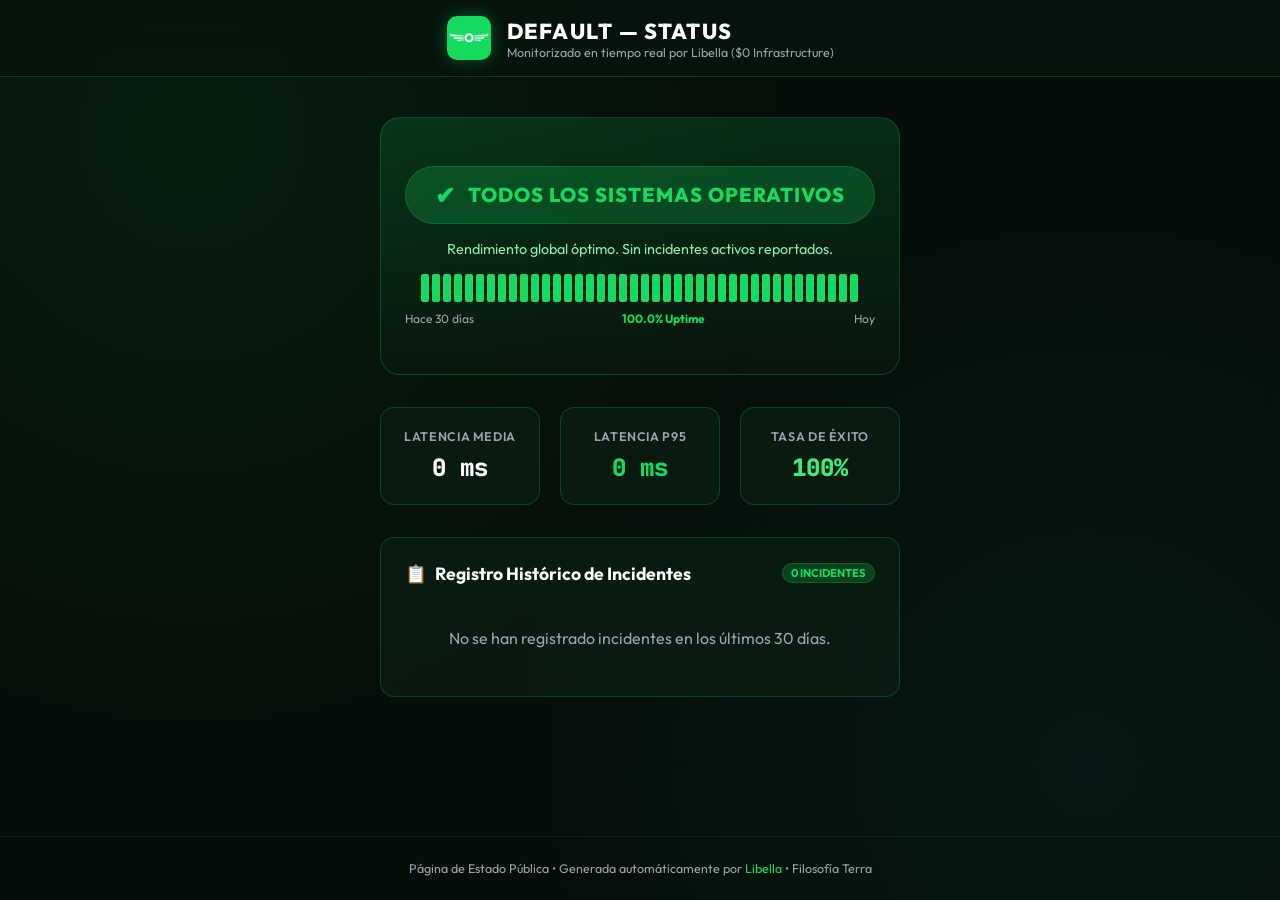
==== status.html @ 2a16f438 "feat: initial commit of libella public repo with web console, status page, and master docs" ====
<!DOCTYPE html>
<html lang="es">
<head>
  <meta charset="UTF-8">
  <meta name="viewport" content="width=device-width, initial-scale=1.0">
  <title>System Status | Powered by Libella</title>
  <link rel="icon" type="image/png" href="assets/logo_libella.png">
  <link rel="preconnect" href="https://fonts.googleapis.com">
  <link rel="preconnect" href="https://fonts.gstatic.com" crossorigin>
  <link href="https://fonts.googleapis.com/css2?family=JetBrains+Mono:wght@400;600;800&family=Outfit:wght@400;500;600;700;800;900&display=swap" rel="stylesheet">
  <link rel="stylesheet" href="styles.css">
  <style>
    .status-container {
      max-width: 860px;
      margin: 2.5rem auto;
      padding: 0 1.5rem;
    }
    .incident-card {
      background: var(--bg-surface);
      border: 1px solid var(--primary-border);
      border-radius: var(--radius-sm);
      padding: 1rem 1.2rem;
      margin-bottom: 0.8rem;
    }
  </style>
</head>
<body>

  <header class="topbar" style="justify-content:center;">
    <div class="brand">
      <img src="assets/logo_libella.png" alt="Libella Logo" class="logo">
      <div class="brand-text">
        <h1 id="statusTitle">PANOPTICON SYSTEM STATUS</h1>
        <p>Monitorizado en tiempo real por Libella ($0 Infrastructure)</p>
      </div>
    </div>
  </header>

  <div class="status-container">
    <div class="status-hero" id="statusHero">
      <div class="status-badge-giant" id="statusBadge" style="background:rgba(20,219,96,0.2); color:var(--primary); border:1px solid var(--primary-border);">
        <span style="font-size:1.5rem;">✔</span> TODOS LOS SISTEMAS OPERATIVOS
      </div>
      <p style="color:var(--text-muted); font-size:0.9rem;" id="statusSubtitle">
        Rendimiento global óptimo. Sin incidentes activos reportados.
      </p>

      <div class="uptime-bar" id="uptimeBar"></div>
      <div style="display:flex; justify-content:space-between; font-size:0.75rem; color:var(--text-gray); margin-top:0.6rem;">
        <span>Hace 30 días</span>
        <span id="uptimePercentText" style="color:var(--primary); font-weight:700;">100.0% Uptime</span>
        <span>Hoy</span>
      </div>
    </div>

    <!-- METRICS SNAPSHOT -->
    <div class="grid-cards" style="grid-template-columns:repeat(3, 1fr); margin-bottom:2rem;">
      <div class="card" style="text-align:center;">
        <div class="card-label" style="justify-content:center;">Latencia Media</div>
        <div class="card-value" id="snapAvgLatency" style="font-size:1.5rem;">0 ms</div>
      </div>
      <div class="card" style="text-align:center;">
        <div class="card-label" style="justify-content:center;">Latencia p95</div>
        <div class="card-value" id="snapP95Latency" style="font-size:1.5rem; color:var(--primary);">0 ms</div>
      </div>
      <div class="card" style="text-align:center;">
        <div class="card-label" style="justify-content:center;">Tasa de Éxito</div>
        <div class="card-value" id="snapSuccessRate" style="font-size:1.5rem; color:#38ef7d;">100%</div>
      </div>
    </div>

    <!-- INCIDENTS -->
    <div class="panel">
      <div class="panel-header">
        <div class="panel-title"><span>📋</span> Registro Histórico de Incidentes</div>
        <span class="badge badge-success" id="incidentsCount">0 incidentes</span>
      </div>
      <div id="incidentsList">
        <div style="color:var(--text-gray); text-align:center; padding:1.5rem;">
          No se han registrado incidentes en los últimos 30 días.
        </div>
      </div>
    </div>
  </div>

  <footer>
    Página de Estado Pública • Generada automáticamente por <a href="index.html">Libella</a> • Filosofía Terra
  </footer>

  <script>
    async function loadStatus() {
      const urlParams = new URLSearchParams(window.location.search);
      const libellaId = urlParams.get('id') || 'default';

      try {
        const res = await fetch(`/api/libellas/${libellaId}/pulse`);
        if (res.ok) {
          const data = await res.json();
          renderStatus(data);
          return;
        }
      } catch {}

      // Fallback display
      renderFallback(libellaId);
    }

    function renderStatus(data) {
      document.getElementById('statusTitle').innerText = (data.name || data.libellaId).toUpperCase() + ' — SYSTEM STATUS';
      const badge = document.getElementById('statusBadge');
      const sub = document.getElementById('statusSubtitle');
      
      if (data.overallStatus === 'operational') {
        badge.innerHTML = '<span>✔</span> TODOS LOS SISTEMAS OPERATIVOS';
        badge.style.background = 'rgba(20,219,96,0.2)';
        badge.style.color = 'var(--primary)';
        sub.innerText = 'Rendimiento global óptimo. Sin anomalías activas.';
      } else if (data.overallStatus === 'degraded') {
        badge.innerHTML = '<span>⚠️</span> RENDIMIENTO DEGRADADO';
        badge.style.background = 'rgba(245,158,11,0.2)';
        badge.style.color = 'var(--warning)';
        sub.innerText = 'Se ha detectado latencia elevada o intermitencias parciales.';
      } else {
        badge.innerHTML = '<span>🚨</span> INTERRUPCIÓN DE SERVICIO';
        badge.style.background = 'rgba(239,68,68,0.2)';
        badge.style.color = 'var(--danger)';
        sub.innerText = 'Se están experimentando problemas críticos de conectividad.';
      }

      document.getElementById('uptimePercentText').innerText = data.uptimePercent30d + '% Uptime';
      document.getElementById('snapAvgLatency').innerText = data.vitalsSnapshot.avgLatencyMs + ' ms';
      document.getElementById('snapP95Latency').innerText = data.vitalsSnapshot.p95LatencyMs + ' ms';
      const successRate = Math.max(0, 100 - data.vitalsSnapshot.errorRatePercent).toFixed(1);
      document.getElementById('snapSuccessRate').innerText = successRate + '%';

      renderUptimeBar(data.uptimePercent30d);
    }

    function renderFallback(libellaId) {
      document.getElementById('statusTitle').innerText = libellaId.toUpperCase() + ' — STATUS';
      renderUptimeBar(100);
    }

    function renderUptimeBar(uptime) {
      const container = document.getElementById('uptimeBar');
      container.innerHTML = '';
      for (let i = 0; i < 40; i++) {
        const div = document.createElement('div');
        div.className = 'uptime-block';
        if (uptime < 99 && i === 38) div.className += ' degraded';
        container.appendChild(div);
      }
    }

    document.addEventListener('DOMContentLoaded', loadStatus);
  </script>
</body>
</html>
---- styles.css ----
:root {
  --primary: #14db60;
  --primary-glow: rgba(20, 219, 96, 0.35);
  --primary-subtle: rgba(20, 219, 96, 0.12);
  --primary-border: rgba(20, 219, 96, 0.22);
  --bg-deep: #050e08;
  --bg-surface: #0a1a10;
  --bg-card: rgba(12, 31, 20, 0.72);
  --bg-card-hover: rgba(17, 45, 29, 0.85);
  --text-main: #f0fdf4;
  --text-muted: #86efac;
  --text-dim: #4ade80;
  --text-gray: #9ca3af;
  --danger: #ef4444;
  --danger-glow: rgba(239, 68, 68, 0.3);
  --warning: #f59e0b;
  --warning-glow: rgba(245, 158, 11, 0.3);
  --info: #06b6d4;
  --radius-sm: 8px;
  --radius-md: 14px;
  --radius-lg: 20px;
  --font-sans: 'Outfit', -apple-system, BlinkMacSystemFont, 'Segoe UI', Roboto, sans-serif;
  --font-mono: 'JetBrains Mono', 'Fira Code', monospace;
  --transition: all 0.22s cubic-bezier(0.16, 1, 0.3, 1);
}

* {
  box-sizing: border-box;
  margin: 0;
  padding: 0;
}

body {
  background-color: var(--bg-deep);
  background-image: 
    radial-gradient(circle at 15% 15%, rgba(20, 219, 96, 0.08) 0%, transparent 45%),
    radial-gradient(circle at 85% 85%, rgba(6, 182, 212, 0.06) 0%, transparent 45%);
  background-attachment: fixed;
  color: var(--text-main);
  font-family: var(--font-sans);
  min-height: 100vh;
  display: flex;
  flex-direction: column;
  overflow-x: hidden;
}

/* TOPBAR HEADER */
header.topbar {
  display: flex;
  align-items: center;
  justify-content: space-between;
  padding: 1rem 2rem;
  background: rgba(8, 20, 13, 0.85);
  backdrop-filter: blur(20px);
  border-bottom: 1px solid var(--primary-border);
  position: sticky;
  top: 0;
  z-index: 100;
}

.brand {
  display: flex;
  align-items: center;
  gap: 1rem;
}

.brand img.logo {
  width: 44px;
  height: 44px;
  border-radius: 10px;
  box-shadow: 0 0 16px var(--primary-glow);
  transition: var(--transition);
}

.brand img.logo:hover {
  transform: rotate(5deg) scale(1.08);
}

.brand-text h1 {
  font-size: 1.35rem;
  font-weight: 800;
  letter-spacing: 0.06em;
  color: #fff;
  display: flex;
  align-items: center;
  gap: 0.5rem;
}

.brand-text h1 span.tag {
  font-size: 0.68rem;
  font-weight: 600;
  text-transform: uppercase;
  padding: 2px 7px;
  border-radius: 6px;
  background: var(--primary-subtle);
  color: var(--primary);
  border: 1px solid var(--primary-border);
}

.brand-text p {
  font-size: 0.78rem;
  color: var(--text-gray);
}

.top-controls {
  display: flex;
  align-items: center;
  gap: 1rem;
}

.watchtower-selector {
  display: flex;
  align-items: center;
  gap: 0.5rem;
  background: var(--bg-surface);
  border: 1px solid var(--primary-border);
  padding: 0.4rem 0.8rem;
  border-radius: var(--radius-sm);
}

.watchtower-selector label {
  font-size: 0.75rem;
  color: var(--text-muted);
  font-weight: 600;
  text-transform: uppercase;
}

select.clean-select {
  background: transparent;
  color: #fff;
  border: none;
  font-family: var(--font-sans);
  font-size: 0.9rem;
  font-weight: 600;
  outline: none;
  cursor: pointer;
}

select.clean-select option {
  background: var(--bg-surface);
  color: #fff;
}

.btn {
  display: inline-flex;
  align-items: center;
  gap: 0.45rem;
  padding: 0.55rem 1.1rem;
  border-radius: var(--radius-sm);
  font-size: 0.85rem;
  font-weight: 600;
  cursor: pointer;
  transition: var(--transition);
  border: 1px solid transparent;
  text-decoration: none;
  font-family: var(--font-sans);
}

.btn-primary {
  background: var(--primary);
  color: #041208;
  box-shadow: 0 0 14px var(--primary-glow);
}

.btn-primary:hover {
  background: #25e86e;
  transform: translateY(-1px);
  box-shadow: 0 0 20px var(--primary-glow);
}

.btn-ghost {
  background: var(--primary-subtle);
  color: var(--primary);
  border-color: var(--primary-border);
}

.btn-ghost:hover {
  background: rgba(20, 219, 96, 0.22);
  color: #fff;
}

.btn-sm {
  padding: 0.35rem 0.75rem;
  font-size: 0.78rem;
}

/* NAVIGATION TABS */
nav.tab-bar {
  display: flex;
  gap: 0.6rem;
  padding: 0.75rem 2rem;
  background: rgba(6, 17, 10, 0.6);
  border-bottom: 1px solid rgba(255, 255, 255, 0.05);
  overflow-x: auto;
}

.tab-btn {
  background: transparent;
  border: 1px solid transparent;
  color: var(--text-gray);
  padding: 0.5rem 1rem;
  border-radius: var(--radius-sm);
  font-size: 0.88rem;
  font-weight: 600;
  cursor: pointer;
  display: flex;
  align-items: center;
  gap: 0.45rem;
  transition: var(--transition);
  white-space: nowrap;
}

.tab-btn:hover {
  color: #fff;
  background: rgba(255, 255, 255, 0.04);
}

.tab-btn.active {
  background: var(--primary-subtle);
  color: var(--primary);
  border-color: var(--primary-border);
  box-shadow: 0 0 12px rgba(20, 219, 96, 0.12);
}

/* MAIN CONTENT */
main.container {
  flex: 1;
  padding: 1.8rem 2rem;
  max-width: 1480px;
  margin: 0 auto;
  width: 100%;
}

.tab-pane {
  display: none;
  animation: fadeIn 0.25s ease forwards;
}

.tab-pane.active {
  display: block;
}

@keyframes fadeIn {
  from { opacity: 0; transform: translateY(6px); }
  to { opacity: 1; transform: translateY(0); }
}

/* CARDS & METRIC GRIDS */
.grid-cards {
  display: grid;
  grid-template-columns: repeat(auto-fit, minmax(230px, 1fr));
  gap: 1.2rem;
  margin-bottom: 1.6rem;
}

.card {
  background: var(--bg-card);
  backdrop-filter: blur(14px);
  border: 1px solid var(--primary-border);
  border-radius: var(--radius-md);
  padding: 1.3rem;
  transition: var(--transition);
  position: relative;
  overflow: hidden;
}

.card:hover {
  background: var(--bg-card-hover);
  border-color: rgba(20, 219, 96, 0.45);
  box-shadow: 0 4px 24px rgba(0, 0, 0, 0.4);
}

.card-label {
  font-size: 0.78rem;
  font-weight: 600;
  text-transform: uppercase;
  letter-spacing: 0.05em;
  color: var(--text-gray);
  margin-bottom: 0.5rem;
  display: flex;
  align-items: center;
  justify-content: space-between;
}

.card-value {
  font-size: 1.85rem;
  font-weight: 800;
  color: #fff;
  font-family: var(--font-mono);
}

.card-subtext {
  font-size: 0.76rem;
  color: var(--text-muted);
  margin-top: 0.35rem;
}

/* CHART PANELS */
.panel {
  background: var(--bg-card);
  backdrop-filter: blur(16px);
  border: 1px solid var(--primary-border);
  border-radius: var(--radius-md);
  padding: 1.5rem;
  margin-bottom: 1.6rem;
}

.panel-header {
  display: flex;
  align-items: center;
  justify-content: space-between;
  margin-bottom: 1.2rem;
  flex-wrap: wrap;
  gap: 0.8rem;
}

.panel-title {
  font-size: 1.1rem;
  font-weight: 700;
  color: #fff;
  display: flex;
  align-items: center;
  gap: 0.5rem;
}

.chart-container {
  width: 100%;
  height: 240px;
  position: relative;
}

canvas.chart-canvas {
  width: 100%;
  height: 100%;
}

/* LOGS TABLE & STREAM */
.logs-toolbar {
  display: flex;
  gap: 0.8rem;
  margin-bottom: 1rem;
  flex-wrap: wrap;
}

input.search-input {
  background: var(--bg-surface);
  border: 1px solid var(--primary-border);
  color: #fff;
  padding: 0.5rem 0.9rem;
  border-radius: var(--radius-sm);
  font-family: var(--font-sans);
  font-size: 0.85rem;
  min-width: 260px;
  flex: 1;
}

input.search-input:focus {
  outline: none;
  border-color: var(--primary);
  box-shadow: 0 0 10px var(--primary-glow);
}

.logs-stream {
  background: #030805;
  border: 1px solid var(--primary-border);
  border-radius: var(--radius-sm);
  padding: 0.8rem;
  font-family: var(--font-mono);
  font-size: 0.82rem;
  max-height: 480px;
  overflow-y: auto;
}

.log-row {
  display: flex;
  gap: 0.8rem;
  padding: 0.35rem 0.5rem;
  border-radius: 4px;
  transition: background 0.15s ease;
  line-height: 1.4;
}

.log-row:hover {
  background: rgba(255, 255, 255, 0.05);
}

.log-time {
  color: var(--text-gray);
  min-width: 80px;
}

.log-level {
  font-weight: 700;
  min-width: 60px;
}

.log-level.debug { color: #94a3b8; }
.log-level.info { color: #38bdf8; }
.log-level.warn { color: #fbbf24; }
.log-level.error { color: #f87171; }
.log-level.fatal { color: #ef4444; font-weight: 900; background: rgba(239,68,68,0.2); padding: 1px 4px; border-radius: 4px; }

.log-msg {
  color: #e2e8f0;
  flex: 1;
  word-break: break-word;
}

/* LENSES CARDS */
.lenses-grid {
  display: grid;
  grid-template-columns: repeat(auto-fit, minmax(280px, 1fr));
  gap: 1.2rem;
  margin-top: 1rem;
}

.lens-card {
  background: var(--bg-surface);
  border: 1px solid var(--primary-border);
  border-radius: var(--radius-md);
  padding: 1.3rem;
  transition: var(--transition);
}

.lens-card:hover {
  border-color: var(--primary);
  transform: translateY(-2px);
}

.lens-icon {
  font-size: 1.8rem;
  margin-bottom: 0.6rem;
}

.lens-title {
  font-size: 1rem;
  font-weight: 700;
  color: #fff;
  margin-bottom: 0.3rem;
}

.lens-desc {
  font-size: 0.78rem;
  color: var(--text-gray);
  line-height: 1.4;
  margin-bottom: 0.8rem;
}

.badge {
  display: inline-block;
  padding: 2px 8px;
  border-radius: 12px;
  font-size: 0.7rem;
  font-weight: 700;
  text-transform: uppercase;
}

.badge-success { background: rgba(20, 219, 96, 0.2); color: var(--primary); border: 1px solid var(--primary-border); }
.badge-warning { background: rgba(245, 158, 11, 0.2); color: var(--warning); border: 1px solid rgba(245, 158, 11, 0.3); }
.badge-danger { background: rgba(239, 68, 68, 0.2); color: var(--danger); border: 1px solid rgba(239, 68, 68, 0.3); }

/* STATUS PAGE SPECIFIC */
.status-hero {
  text-align: center;
  padding: 3rem 1.5rem;
  border-radius: var(--radius-lg);
  margin-bottom: 2rem;
  background: linear-gradient(180deg, rgba(20, 219, 96, 0.15) 0%, rgba(10, 26, 16, 0.6) 100%);
  border: 1px solid var(--primary-border);
}

.status-badge-giant {
  display: inline-flex;
  align-items: center;
  gap: 0.8rem;
  padding: 0.8rem 1.8rem;
  border-radius: 999px;
  font-size: 1.25rem;
  font-weight: 800;
  letter-spacing: 0.05em;
  margin-bottom: 1rem;
}

.uptime-bar {
  display: flex;
  gap: 3px;
  margin-top: 1rem;
  justify-content: center;
}

.uptime-block {
  width: 8px;
  height: 28px;
  border-radius: 2px;
  background: var(--primary);
  transition: transform 0.15s ease;
}

.uptime-block:hover {
  transform: scaleY(1.2);
}

.uptime-block.degraded { background: var(--warning); }
.uptime-block.outage { background: var(--danger); }

/* FOOTER */
footer {
  text-align: center;
  padding: 1.5rem;
  font-size: 0.78rem;
  color: var(--text-gray);
  border-top: 1px solid rgba(255, 255, 255, 0.05);
  margin-top: auto;
}

footer a {
  color: var(--primary);
  text-decoration: none;
}
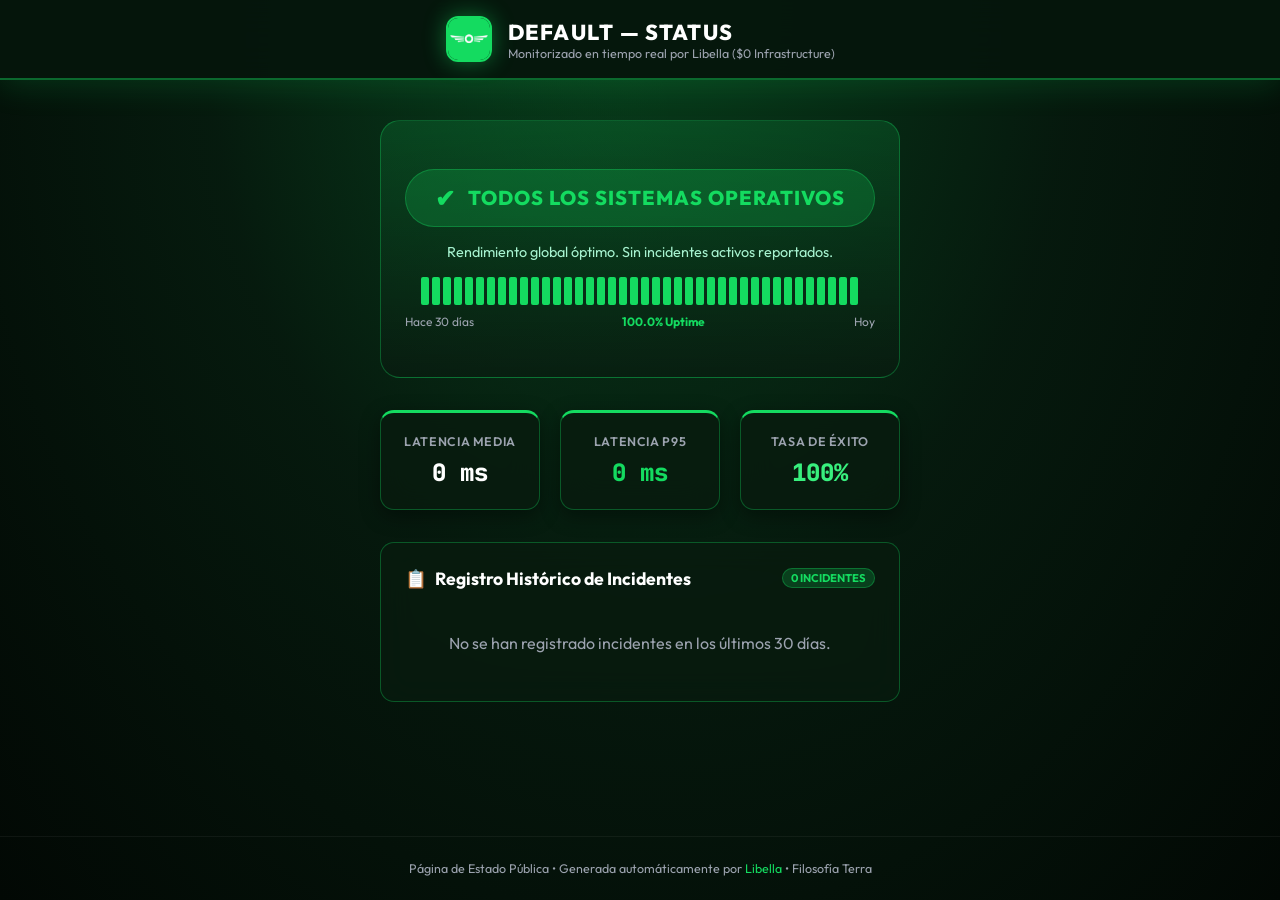
==== commit d59b03d8: "feat(console): sync emerald theme, full CRUD controls, incident status, and vault settings" ====
--- a/status.html
+++ b/status.html
@@ -134,6 +134,38 @@
       document.getElementById('snapSuccessRate').innerText = successRate + '%';
 
       renderUptimeBar(data.uptimePercent30d);
+
+      // Render Incidents
+      const incList = document.getElementById('incidentsList');
+      const incCount = document.getElementById('incidentsCount');
+      const activeInc = data.activeIncidents || [];
+      incCount.innerText = `${activeInc.length} activos`;
+      if (activeInc.length === 0) {
+        incList.innerHTML = '<div style="color:var(--text-gray); text-align:center; padding:1.5rem;">No se han detectado anomalías ni incidentes en los últimos 30 días.</div>';
+      } else {
+        incList.innerHTML = activeInc.map((inc) => {
+          const sevColor = inc.severity === 'critical' ? 'var(--danger)' : inc.severity === 'major' ? 'var(--warning)' : '#38bdf8';
+          const dt = inc.timestamp ? inc.timestamp.slice(0, 19).replace('T', ' ') : 'Reciente';
+          return `
+            <div class="incident-card" style="border-left: 4px solid ${sevColor};">
+              <div style="display:flex; justify-content:space-between; align-items:center;">
+                <strong style="color:#fff;">${escapeHtml(inc.title)}</strong>
+                <span class="badge" style="background:${sevColor}; color:#000;">${inc.severity.toUpperCase()}</span>
+              </div>
+              <p style="color:var(--text-muted); font-size:0.86rem; margin-top:0.4rem;">${escapeHtml(inc.message || '')}</p>
+              <div style="font-size:0.75rem; color:var(--text-gray); margin-top:0.4rem;">Reportado: ${dt}</div>
+            </div>
+          `;
+        }).join('');
+      }
+    }
+
+    function escapeHtml(str) {
+      if (!str) return '';
+      return String(str)
+        .replace(/&/g, '&amp;')
+        .replace(/</g, '&lt;')
+        .replace(/>/g, '&gt;');
     }
 
     function renderFallback(libellaId) {
--- a/styles.css
+++ b/styles.css
@@ -1,21 +1,22 @@
 :root {
   --primary: #14db60;
-  --primary-glow: rgba(20, 219, 96, 0.35);
-  --primary-subtle: rgba(20, 219, 96, 0.12);
-  --primary-border: rgba(20, 219, 96, 0.22);
-  --bg-deep: #050e08;
-  --bg-surface: #0a1a10;
-  --bg-card: rgba(12, 31, 20, 0.72);
-  --bg-card-hover: rgba(17, 45, 29, 0.85);
-  --text-main: #f0fdf4;
-  --text-muted: #86efac;
-  --text-dim: #4ade80;
+  --primary-hover: #26f575;
+  --primary-glow: rgba(20, 219, 96, 0.45);
+  --primary-subtle: rgba(20, 219, 96, 0.16);
+  --primary-border: rgba(20, 219, 96, 0.32);
+  --bg-deep: #030a05;
+  --bg-surface: #071c0e;
+  --bg-card: rgba(8, 28, 15, 0.78);
+  --bg-card-hover: rgba(12, 42, 23, 0.92);
+  --text-main: #ffffff;
+  --text-muted: #a7f3d0;
+  --text-dim: #6ee7b7;
   --text-gray: #9ca3af;
   --danger: #ef4444;
-  --danger-glow: rgba(239, 68, 68, 0.3);
+  --danger-glow: rgba(239, 68, 68, 0.35);
   --warning: #f59e0b;
-  --warning-glow: rgba(245, 158, 11, 0.3);
-  --info: #06b6d4;
+  --warning-glow: rgba(245, 158, 11, 0.35);
+  --info: #00f2fe;
   --radius-sm: 8px;
   --radius-md: 14px;
   --radius-lg: 20px;
@@ -33,8 +34,9 @@
 body {
   background-color: var(--bg-deep);
   background-image: 
-    radial-gradient(circle at 15% 15%, rgba(20, 219, 96, 0.08) 0%, transparent 45%),
-    radial-gradient(circle at 85% 85%, rgba(6, 182, 212, 0.06) 0%, transparent 45%);
+    radial-gradient(ellipse at 50% 0%, rgba(20, 219, 96, 0.24) 0%, rgba(6, 26, 14, 0.92) 48%, #020804 100%),
+    radial-gradient(circle at 12% 22%, rgba(20, 219, 96, 0.12) 0%, transparent 40%),
+    radial-gradient(circle at 88% 78%, rgba(20, 219, 96, 0.10) 0%, transparent 40%);
   background-attachment: fixed;
   color: var(--text-main);
   font-family: var(--font-sans);
@@ -50,9 +52,10 @@
   align-items: center;
   justify-content: space-between;
   padding: 1rem 2rem;
-  background: rgba(8, 20, 13, 0.85);
-  backdrop-filter: blur(20px);
-  border-bottom: 1px solid var(--primary-border);
+  background: rgba(6, 22, 12, 0.94);
+  backdrop-filter: blur(24px);
+  border-bottom: 2px solid rgba(20, 219, 96, 0.42);
+  box-shadow: 0 6px 32px rgba(20, 219, 96, 0.16);
   position: sticky;
   top: 0;
   z-index: 100;
@@ -65,15 +68,17 @@
 }
 
 .brand img.logo {
-  width: 44px;
-  height: 44px;
-  border-radius: 10px;
-  box-shadow: 0 0 16px var(--primary-glow);
+  width: 46px;
+  height: 46px;
+  border-radius: 12px;
+  box-shadow: 0 0 22px var(--primary-glow);
+  border: 2px solid var(--primary);
   transition: var(--transition);
 }
 
 .brand img.logo:hover {
   transform: rotate(5deg) scale(1.08);
+  box-shadow: 0 0 28px var(--primary-hover);
 }
 
 .brand-text h1 {
@@ -88,13 +93,14 @@
 
 .brand-text h1 span.tag {
   font-size: 0.68rem;
-  font-weight: 600;
+  font-weight: 700;
   text-transform: uppercase;
-  padding: 2px 7px;
+  padding: 3px 8px;
   border-radius: 6px;
   background: var(--primary-subtle);
   color: var(--primary);
   border: 1px solid var(--primary-border);
+  box-shadow: 0 0 10px rgba(20, 219, 96, 0.2);
 }
 
 .brand-text p {
@@ -158,14 +164,15 @@
 
 .btn-primary {
   background: var(--primary);
-  color: #041208;
-  box-shadow: 0 0 14px var(--primary-glow);
+  color: #030d06;
+  font-weight: 800;
+  box-shadow: 0 0 16px var(--primary-glow);
 }
 
 .btn-primary:hover {
-  background: #25e86e;
+  background: var(--primary-hover);
   transform: translateY(-1px);
-  box-shadow: 0 0 20px var(--primary-glow);
+  box-shadow: 0 0 24px var(--primary-glow);
 }
 
 .btn-ghost {
@@ -175,7 +182,7 @@
 }
 
 .btn-ghost:hover {
-  background: rgba(20, 219, 96, 0.22);
+  background: rgba(20, 219, 96, 0.28);
   color: #fff;
 }
 
@@ -189,8 +196,8 @@
   display: flex;
   gap: 0.6rem;
   padding: 0.75rem 2rem;
-  background: rgba(6, 17, 10, 0.6);
-  border-bottom: 1px solid rgba(255, 255, 255, 0.05);
+  background: rgba(4, 15, 8, 0.75);
+  border-bottom: 1px solid var(--primary-border);
   overflow-x: auto;
 }
 
@@ -212,14 +219,15 @@
 
 .tab-btn:hover {
   color: #fff;
-  background: rgba(255, 255, 255, 0.04);
+  background: rgba(20, 219, 96, 0.08);
 }
 
 .tab-btn.active {
-  background: var(--primary-subtle);
-  color: var(--primary);
-  border-color: var(--primary-border);
-  box-shadow: 0 0 12px rgba(20, 219, 96, 0.12);
+  background: rgba(20, 219, 96, 0.22);
+  color: #ffffff;
+  border-color: var(--primary);
+  box-shadow: 0 0 16px rgba(20, 219, 96, 0.3);
+  font-weight: 700;
 }
 
 /* MAIN CONTENT */
@@ -255,19 +263,22 @@
 
 .card {
   background: var(--bg-card);
-  backdrop-filter: blur(14px);
-  border: 1px solid var(--primary-border);
+  backdrop-filter: blur(16px);
+  border: 1px solid var(--primary-border);
+  border-top: 3px solid var(--primary);
   border-radius: var(--radius-md);
   padding: 1.3rem;
   transition: var(--transition);
   position: relative;
   overflow: hidden;
+  box-shadow: 0 6px 20px rgba(0, 0, 0, 0.4);
 }
 
 .card:hover {
   background: var(--bg-card-hover);
-  border-color: rgba(20, 219, 96, 0.45);
-  box-shadow: 0 4px 24px rgba(0, 0, 0, 0.4);
+  border-color: rgba(20, 219, 96, 0.65);
+  box-shadow: 0 8px 32px rgba(20, 219, 96, 0.2);
+  transform: translateY(-2px);
 }
 
 .card-label {
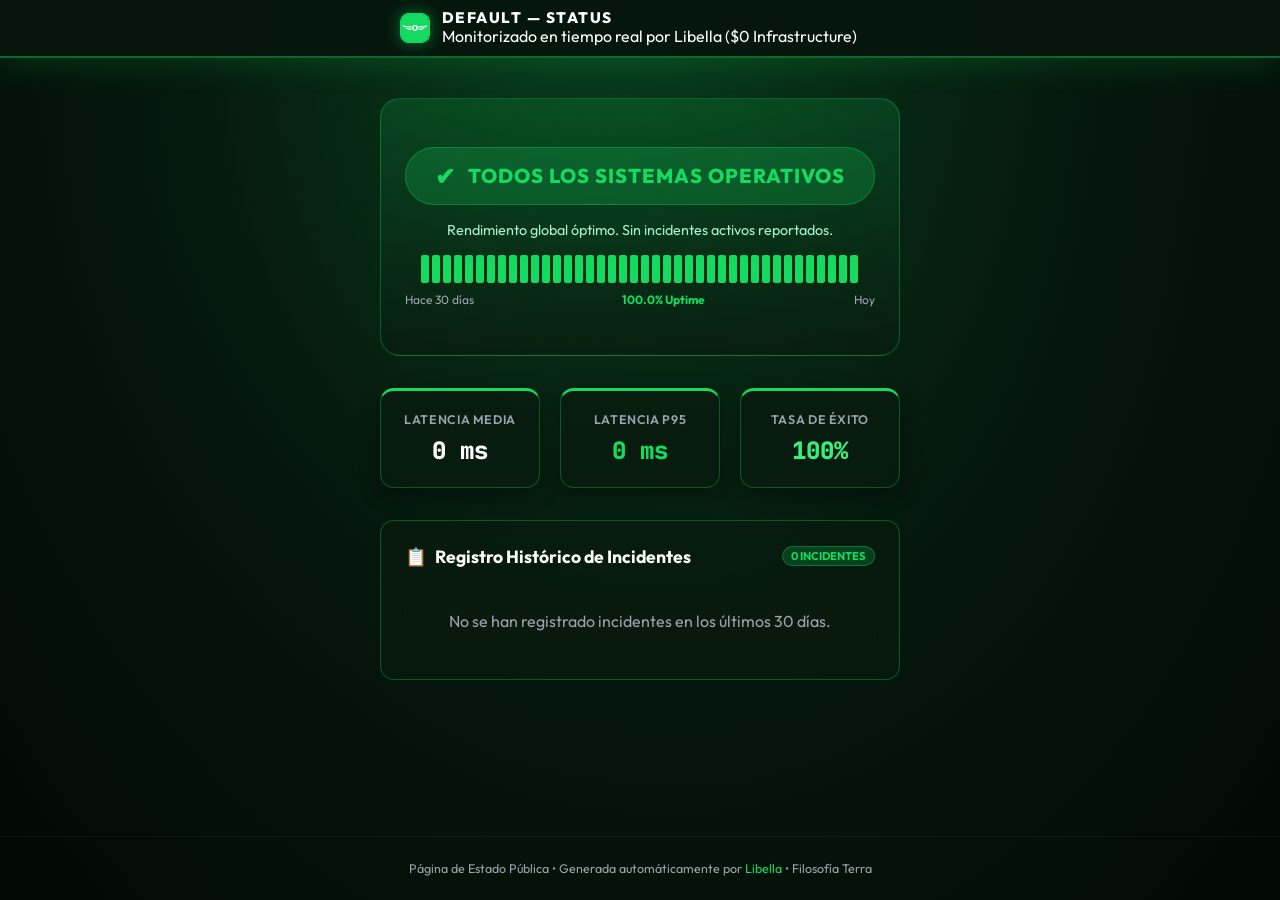
==== commit b75ff61e: "feat(pages): enhance status page with direct GitHub Pages fallback and reactive preview" ====
--- a/status.html
+++ b/status.html
@@ -101,11 +101,67 @@
         }
       } catch {}
 
+      // Direct GitHub / Pages Mode fallback
+      try {
+        const repo = localStorage.getItem('libella_vault_repo');
+        const pat = localStorage.getItem('libella_vault_pat');
+        if (repo && pat) {
+          const regRes = await fetch(`https://api.github.com/repos/${repo}/contents/registry.json`, {
+            headers: { Authorization: `Bearer ${pat}`, Accept: 'application/vnd.github.v3.raw' }
+          });
+          if (regRes.ok) {
+            const list = await regRes.json();
+            const wt = list.find(w => w.statusPageSlug === libellaId || w.slug === libellaId || w.id === libellaId);
+            if (wt) {
+              const targetId = wt.id;
+              const today = new Date().toISOString().slice(0, 10);
+              const evRes = await fetch(`https://api.github.com/repos/${repo}/contents/events/${targetId}/${today}.json`, {
+                headers: { Authorization: `Bearer ${pat}`, Accept: 'application/vnd.github.v3.raw' }
+              }).catch(() => null);
+              const events = evRes && evRes.ok ? await evRes.json() : [];
+              const metrics = events.filter(e => typeof e.value === 'number' || e.type === 'metric');
+              const latencies = metrics.map(e => Number(e.value) || 0).sort((a,b)=>a-b);
+              const avg = latencies.length ? Math.round(latencies.reduce((a,b)=>a+b,0)/latencies.length) : 0;
+              const p95 = latencies.length ? (latencies[Math.floor(latencies.length * 0.95)] || 0) : 0;
+              const errors = events.filter(e => e.level === 'error' || (e.statusCode && e.statusCode >= 500));
+              const errPct = metrics.length ? Math.round((errors.length / metrics.length) * 100) : 0;
+              renderStatus({
+                libellaId: targetId,
+                name: wt.name,
+                slug: wt.statusPageSlug || wt.slug || wt.id,
+                overallStatus: errPct > 20 ? 'outage' : (errPct > 5 || p95 > 2000 ? 'degraded' : 'operational'),
+                uptimePercent30d: 100,
+                statusPageEnabled: wt.statusPageEnabled !== false,
+                statusPageAccess: wt.statusPageAccess || 'public',
+                vitalsSnapshot: { avgLatencyMs: avg, p95LatencyMs: p95, errorRatePercent: errPct },
+                activeIncidents: []
+              });
+              return;
+            }
+          }
+        }
+      } catch {}
+
       // Fallback display
       renderFallback(libellaId);
     }
 
     function renderStatus(data) {
+      if (data.statusPageEnabled === false || data.statusPageAccess === 'disabled' || data.statusPageAccess === 'private') {
+        document.getElementById('statusTitle').innerText = (data.name || data.libellaId).toUpperCase() + ' — STATUS PAGE';
+        const badge = document.getElementById('statusBadge');
+        const sub = document.getElementById('statusSubtitle');
+        badge.innerHTML = '<span>🔒</span> PÁGINA DE ESTADO PRIVADA O DESHABILITADA';
+        badge.style.background = 'rgba(239,68,68,0.15)';
+        badge.style.color = '#ef4444';
+        badge.style.border = '1px solid rgba(239,68,68,0.3)';
+        sub.innerHTML = 'El acceso público a esta página de estado ha sido desactivado por el administrador del Watchtower.<br>Para habilitarla, edita la configuración del Watchtower en la consola de Libella.';
+        document.getElementById('uptimeBar').style.display = 'none';
+        document.querySelector('.grid-cards').style.display = 'none';
+        document.getElementById('incidentsList').innerHTML = '<div style="color:var(--text-gray); text-align:center; padding:1.5rem;">Información restringida.</div>';
+        return;
+      }
+
       document.getElementById('statusTitle').innerText = (data.name || data.libellaId).toUpperCase() + ' — SYSTEM STATUS';
       const badge = document.getElementById('statusBadge');
       const sub = document.getElementById('statusSubtitle');
--- a/styles.css
+++ b/styles.css
@@ -51,7 +51,8 @@
   display: flex;
   align-items: center;
   justify-content: space-between;
-  padding: 1rem 2rem;
+  gap: 2rem;
+  padding: 0.65rem 1.6rem;
   background: rgba(6, 22, 12, 0.94);
   backdrop-filter: blur(24px);
   border-bottom: 2px solid rgba(20, 219, 96, 0.42);
@@ -64,48 +65,33 @@
 .brand {
   display: flex;
   align-items: center;
-  gap: 1rem;
+  gap: 0.75rem;
+  margin-right: 1.5rem;
+  flex-shrink: 0;
 }
 
 .brand img.logo {
-  width: 46px;
-  height: 46px;
-  border-radius: 12px;
-  box-shadow: 0 0 22px var(--primary-glow);
-  border: 2px solid var(--primary);
+  width: 30px;
+  height: 30px;
+  border-radius: 8px;
+  box-shadow: 0 0 16px var(--primary-glow);
+  border: 1.5px solid var(--primary);
   transition: var(--transition);
 }
 
 .brand img.logo:hover {
   transform: rotate(5deg) scale(1.08);
-  box-shadow: 0 0 28px var(--primary-hover);
+  box-shadow: 0 0 24px var(--primary-hover);
 }
 
 .brand-text h1 {
-  font-size: 1.35rem;
+  font-size: 0.95rem;
   font-weight: 800;
-  letter-spacing: 0.06em;
-  color: #fff;
-  display: flex;
-  align-items: center;
-  gap: 0.5rem;
-}
-
-.brand-text h1 span.tag {
-  font-size: 0.68rem;
-  font-weight: 700;
-  text-transform: uppercase;
-  padding: 3px 8px;
-  border-radius: 6px;
-  background: var(--primary-subtle);
-  color: var(--primary);
-  border: 1px solid var(--primary-border);
-  box-shadow: 0 0 10px rgba(20, 219, 96, 0.2);
-}
-
-.brand-text p {
-  font-size: 0.78rem;
-  color: var(--text-gray);
+  letter-spacing: 0.1em;
+  color: #fff;
+  margin: 0;
+  padding: 0;
+  line-height: 1;
 }
 
 .top-controls {
@@ -122,6 +108,8 @@
   border: 1px solid var(--primary-border);
   padding: 0.4rem 0.8rem;
   border-radius: var(--radius-sm);
+  flex-shrink: 0;
+  margin-left: 0.25rem;
 }
 
 .watchtower-selector label {
@@ -129,6 +117,25 @@
   color: var(--text-muted);
   font-weight: 600;
   text-transform: uppercase;
+  white-space: nowrap;
+}
+
+.watchtower-selector select,
+#rangeSelect {
+  width: auto !important;
+  max-width: 280px !important;
+  min-width: 180px !important;
+  cursor: pointer;
+  background: #05140a !important;
+  border: 1px solid var(--primary-border) !important;
+  color: #fff !important;
+  border-radius: var(--radius-sm) !important;
+  padding: 0.35rem 0.65rem !important;
+}
+
+.watchtower-selector .btn {
+  flex-shrink: 0;
+  padding: 0.35rem 0.65rem;
 }
 
 select.clean-select {
@@ -528,3 +535,362 @@
   color: var(--primary);
   text-decoration: none;
 }
+
+/* USER PROFILE HEADER (TOPBAR) */
+.user-profile-header {
+  display: flex;
+  align-items: center;
+  gap: 0.65rem;
+  padding: 0.32rem 0.8rem;
+  background: rgba(14, 40, 24, 0.7);
+  border: 1px solid var(--primary-border);
+  border-radius: 999px;
+  box-shadow: 0 0 14px rgba(20, 219, 96, 0.12);
+  transition: var(--transition);
+}
+
+.user-profile-header:hover {
+  border-color: var(--primary);
+  box-shadow: 0 0 20px rgba(20, 219, 96, 0.25);
+}
+
+.user-avatar {
+  width: 28px;
+  height: 28px;
+  border-radius: 50%;
+  object-fit: cover;
+  border: 1.5px solid var(--primary);
+  box-shadow: 0 0 10px rgba(20, 219, 96, 0.3);
+}
+
+.user-profile-info {
+  display: flex;
+  flex-direction: column;
+  line-height: 1.15;
+}
+
+.user-name {
+  font-size: 0.82rem;
+  font-weight: 700;
+  color: #fff;
+  letter-spacing: 0.02em;
+}
+
+.user-storage-tag {
+  font-size: 0.65rem;
+  font-family: var(--font-mono);
+  color: var(--primary);
+  opacity: 0.9;
+}
+
+.btn-logout {
+  display: inline-flex;
+  align-items: center;
+  gap: 0.3rem;
+  padding: 0.28rem 0.65rem;
+  border-radius: 6px;
+  font-size: 0.72rem;
+  font-weight: 600;
+  background: rgba(239, 68, 68, 0.12);
+  border: 1px solid rgba(239, 68, 68, 0.35);
+  color: #fca5a5;
+  cursor: pointer;
+  transition: var(--transition);
+  margin-left: 0.3rem;
+}
+
+.btn-logout:hover {
+  background: rgba(239, 68, 68, 0.25);
+  border-color: var(--danger);
+  color: #fff;
+  box-shadow: 0 0 12px var(--danger-glow);
+}
+
+/* AUTH LOGIN OVERLAY MODAL */
+.auth-overlay {
+  position: fixed;
+  inset: 0;
+  background: rgba(2, 8, 4, 0.88);
+  backdrop-filter: blur(18px);
+  -webkit-backdrop-filter: blur(18px);
+  z-index: 10000;
+  display: flex;
+  align-items: center;
+  justify-content: center;
+  padding: 1.5rem;
+  animation: fadeIn 0.25s ease-out;
+}
+
+.auth-card {
+  width: 480px;
+  max-width: 95vw;
+  padding: 2.2rem 2rem;
+  text-align: center;
+  border-radius: var(--radius-lg);
+  background: rgba(7, 28, 14, 0.95);
+  border: 1.5px solid rgba(20, 219, 96, 0.45);
+  box-shadow: 0 24px 70px rgba(0, 0, 0, 0.9), 0 0 35px rgba(20, 219, 96, 0.25);
+  display: flex;
+  flex-direction: column;
+  animation: scaleUp 0.25s ease-out;
+}
+
+.auth-logo-box {
+  width: 76px;
+  height: 76px;
+  margin: 0 auto 1.1rem auto;
+  border-radius: 18px;
+  background: rgba(20, 219, 96, 0.12);
+  border: 1.5px solid rgba(20, 219, 96, 0.45);
+  display: flex;
+  align-items: center;
+  justify-content: center;
+  box-shadow: 0 0 30px rgba(20, 219, 96, 0.3);
+}
+
+.auth-logo {
+  width: 50px;
+  height: 50px;
+  object-fit: contain;
+  filter: drop-shadow(0 0 10px rgba(20, 219, 96, 0.7));
+}
+
+.auth-card h2 {
+  font-size: 1.45rem;
+  font-weight: 800;
+  letter-spacing: 0.05em;
+  color: #fff;
+  display: flex;
+  align-items: center;
+  justify-content: center;
+  gap: 0.6rem;
+  margin-bottom: 0.4rem;
+}
+
+.auth-desc {
+  font-size: 0.8rem;
+  color: var(--text-gray);
+  margin-bottom: 1.3rem;
+  line-height: 1.45;
+}
+
+.auth-info-box {
+  background: rgba(4, 18, 9, 0.85);
+  border: 1px solid rgba(20, 219, 96, 0.28);
+  border-radius: var(--radius-sm);
+  padding: 0.9rem 1rem;
+  margin-bottom: 1.4rem;
+  text-align: left;
+  font-size: 0.82rem;
+  color: var(--text-muted);
+  line-height: 1.5;
+}
+
+.auth-info-box strong {
+  color: #fff;
+}
+
+.auth-info-box code {
+  background: rgba(20, 219, 96, 0.18);
+  color: var(--primary);
+  padding: 2px 6px;
+  border-radius: 4px;
+  font-family: var(--font-mono);
+  font-size: 0.76rem;
+}
+
+.auth-form {
+  text-align: left;
+  display: flex;
+  flex-direction: column;
+}
+
+.auth-form label {
+  font-size: 0.74rem;
+  font-weight: 700;
+  letter-spacing: 0.05em;
+  color: var(--text-muted);
+  margin-bottom: 0.45rem;
+}
+
+.auth-hint {
+  font-size: 0.72rem;
+  color: var(--text-gray);
+  margin-top: 0.45rem;
+  line-height: 1.4;
+}
+
+.auth-hint code {
+  color: var(--primary);
+  font-family: var(--font-mono);
+}
+
+.auth-error {
+  margin-top: 0.8rem;
+  padding: 0.7rem 0.9rem;
+  background: rgba(239, 68, 68, 0.16);
+  border: 1px solid rgba(239, 68, 68, 0.4);
+  border-radius: 6px;
+  color: #fca5a5;
+  font-size: 0.78rem;
+  line-height: 1.4;
+  text-align: left;
+}
+
+.auth-footer {
+  display: flex;
+  align-items: center;
+  justify-content: center;
+  gap: 0.5rem;
+  margin-top: 1.6rem;
+  font-size: 0.74rem;
+  color: var(--text-gray);
+}
+
+.pulse-indicator {
+  width: 7px;
+  height: 7px;
+  border-radius: 50%;
+  background: var(--primary);
+  box-shadow: 0 0 10px var(--primary);
+  animation: pulseDot 2s infinite ease-in-out;
+}
+
+@keyframes pulseDot {
+  0%, 100% { opacity: 0.4; transform: scale(0.9); }
+  50% { opacity: 1; transform: scale(1.3); }
+}
+
+@keyframes fadeIn {
+  from { opacity: 0; }
+  to { opacity: 1; }
+}
+
+@keyframes scaleUp {
+  from { transform: scale(0.94); opacity: 0; }
+  to { transform: scale(1); opacity: 1; }
+}
+
+/* FORM CONTROLS & MODAL GRIDS (Zero Overflow Protection) */
+.search-input,
+.clean-select {
+  box-sizing: border-box !important;
+  width: 100% !important;
+  max-width: 100% !important;
+  min-width: 0 !important;
+  background: #05140a;
+  border: 1px solid var(--primary-border);
+  border-radius: var(--radius-sm);
+  color: #fff;
+  padding: 0.55rem 0.85rem;
+  font-family: var(--font-sans);
+  font-size: 0.84rem;
+  outline: none;
+  transition: var(--transition);
+}
+
+.search-input:focus,
+.clean-select:focus {
+  border-color: var(--primary);
+  box-shadow: 0 0 12px var(--primary-glow);
+}
+
+.form-grid-2 {
+  display: grid;
+  grid-template-columns: repeat(2, minmax(0, 1fr));
+  gap: 0.9rem;
+  margin-bottom: 0.9rem;
+  width: 100%;
+  box-sizing: border-box;
+}
+
+.form-grid-2 > div {
+  min-width: 0;
+  box-sizing: border-box;
+}
+
+.form-label {
+  display: block;
+  font-size: 0.76rem;
+  color: var(--text-muted);
+  font-weight: 700;
+  letter-spacing: 0.04em;
+  margin-bottom: 0.35rem;
+}
+
+.form-hint {
+  font-size: 0.72rem;
+  color: var(--text-gray);
+  margin-top: 0.25rem;
+  line-height: 1.35;
+}
+
+.ai-preset-tag {
+  display: inline-flex;
+  align-items: center;
+  gap: 0.4rem;
+  padding: 0.25rem 0.65rem;
+  border-radius: 6px;
+  background: rgba(20, 219, 96, 0.12);
+  border: 1px solid var(--primary-border);
+  font-size: 0.74rem;
+  font-family: var(--font-mono);
+  color: var(--primary);
+  margin-right: 0.5rem;
+  margin-bottom: 0.5rem;
+}
+
+/* LENS PROVIDER FIELDS — shown/hidden by JS based on selected lens type */
+.lens-provider-fields {
+  display: none;
+}
+.lens-provider-fields.active {
+  display: block;
+}
+
+/* EDIT LENS FIELDS — same pattern for the edit modal */
+.edit-lens-fields {
+  display: none;
+}
+.edit-lens-fields.active {
+  display: block;
+}
+
+/* TOAST NOTIFICATIONS */
+#toastContainer {
+  position: fixed;
+  bottom: 1.5rem;
+  right: 1.5rem;
+  z-index: 10000;
+  display: flex;
+  flex-direction: column;
+  gap: 0.5rem;
+  pointer-events: none;
+}
+.toast {
+  pointer-events: all;
+  padding: 0.65rem 1.1rem;
+  border-radius: 10px;
+  font-size: 0.85rem;
+  font-weight: 500;
+  max-width: 360px;
+  box-shadow: 0 4px 20px rgba(0,0,0,0.5);
+  animation: toastIn 0.3s ease;
+  border: 1px solid transparent;
+}
+.toast-success { background: #0d2e1a; color: var(--primary); border-color: var(--primary-border); }
+.toast-error   { background: #2e0d0d; color: #ff6b6b; border-color: rgba(255,107,107,0.3); }
+.toast-warn    { background: #2e200d; color: #fbbf24; border-color: rgba(251,191,36,0.3); }
+.toast-info    { background: #0d1a2e; color: #60a5fa; border-color: rgba(96,165,250,0.3); }
+.toast-copy    { background: #1a0d2e; color: #c084fc; border-color: rgba(192,132,252,0.3); }
+@keyframes toastIn {
+  from { opacity: 0; transform: translateY(10px); }
+  to   { opacity: 1; transform: translateY(0); }
+}
+
+/* MODE TAG */
+#consoleModeTag {
+  font-size: 0.72rem !important;
+  opacity: 0.8;
+  vertical-align: middle;
+}
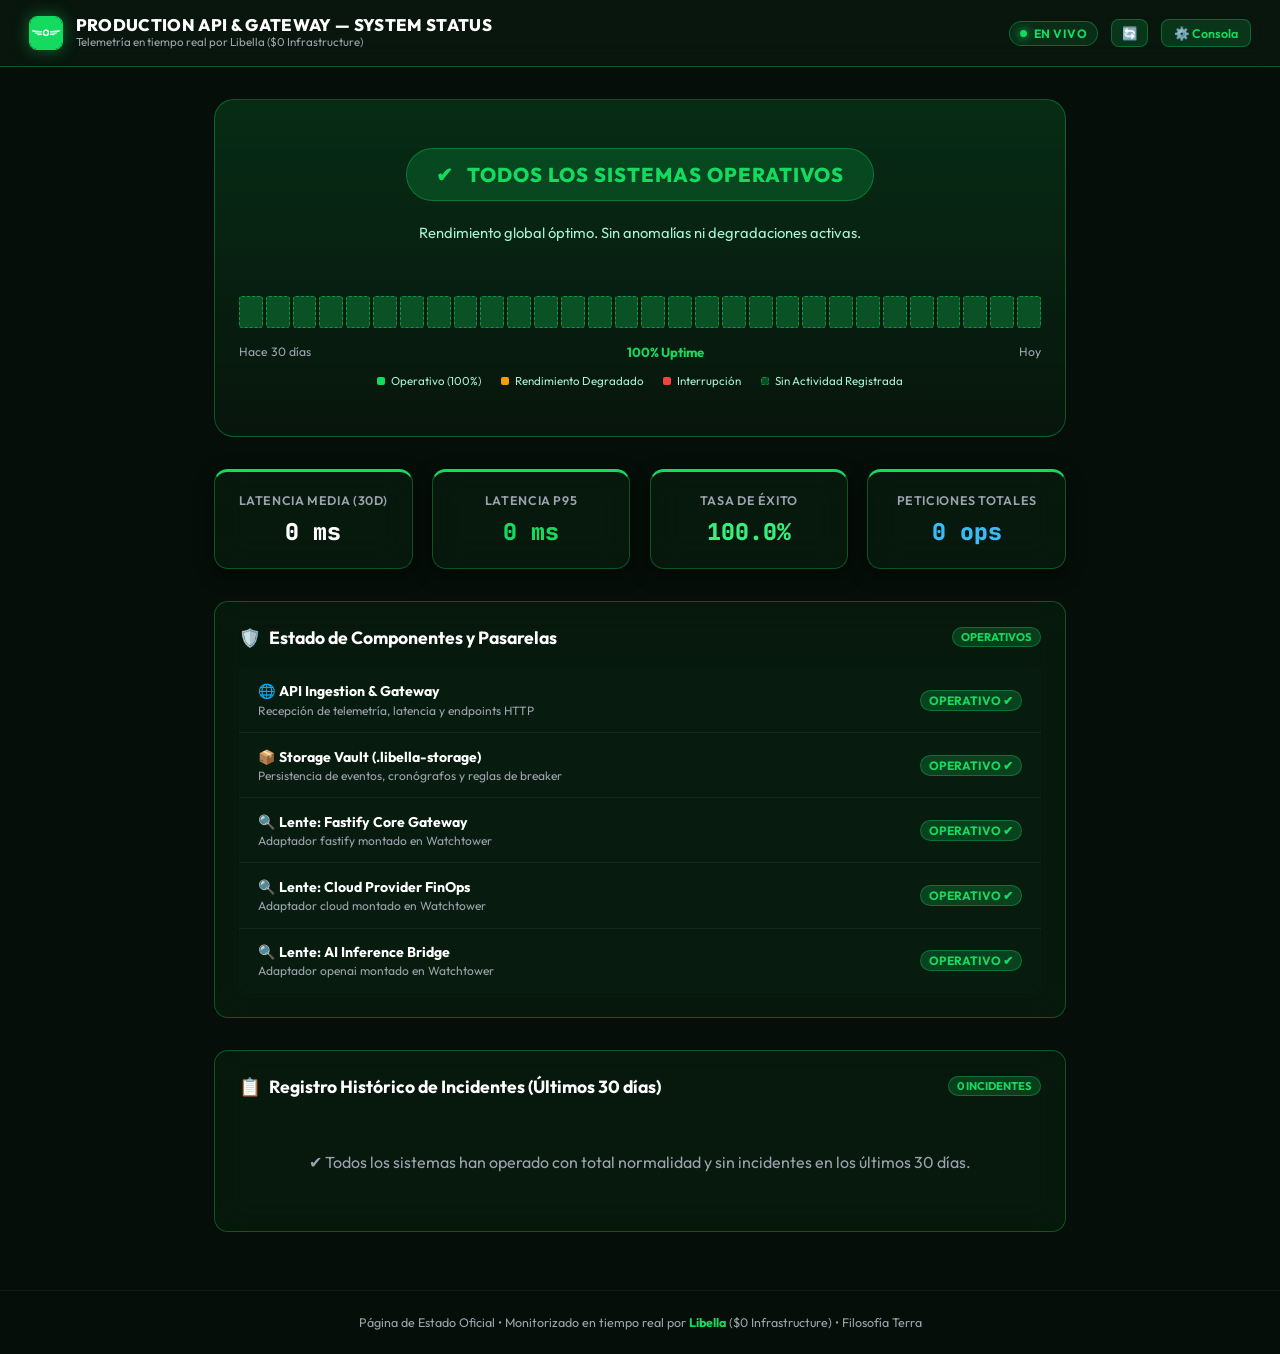
==== commit af61b2c7: "feat(status-page): revamp status page with dynamic watchtower discovery, 30-day interactive day-by-d" ====
--- a/status.html
+++ b/status.html
@@ -10,210 +10,865 @@
   <link href="https://fonts.googleapis.com/css2?family=JetBrains+Mono:wght@400;600;800&family=Outfit:wght@400;500;600;700;800;900&display=swap" rel="stylesheet">
   <link rel="stylesheet" href="styles.css">
   <style>
+    :root {
+      --status-green: #14db60;
+      --status-yellow: #f59e0b;
+      --status-red: #ef4444;
+      --status-idle: rgba(20, 219, 96, 0.28);
+    }
+    body {
+      background: #050e08;
+      color: var(--text-main);
+      font-family: 'Outfit', -apple-system, BlinkMacSystemFont, sans-serif;
+      margin: 0;
+      padding: 0;
+      min-height: 100vh;
+      display: flex;
+      flex-direction: column;
+    }
     .status-container {
-      max-width: 860px;
-      margin: 2.5rem auto;
+      max-width: 900px;
+      margin: 2rem auto;
       padding: 0 1.5rem;
+      width: 100%;
+      box-sizing: border-box;
+      flex: 1;
+    }
+    .status-header-bar {
+      display: flex;
+      justify-content: space-between;
+      align-items: center;
+      padding: 1rem 1.8rem;
+      background: rgba(10, 26, 16, 0.7);
+      border-bottom: 1px solid var(--primary-border);
+      backdrop-filter: blur(12px);
+    }
+    .status-select {
+      background: var(--bg-surface);
+      border: 1px solid var(--primary-border);
+      color: #fff;
+      padding: 0.4rem 0.8rem;
+      border-radius: var(--radius-sm);
+      font-family: inherit;
+      font-size: 0.85rem;
+      outline: none;
+      cursor: pointer;
+    }
+    .status-select:focus {
+      border-color: var(--primary);
+    }
+    .live-pill {
+      display: inline-flex;
+      align-items: center;
+      gap: 0.4rem;
+      padding: 0.25rem 0.65rem;
+      background: rgba(20, 219, 96, 0.12);
+      border: 1px solid rgba(20, 219, 96, 0.35);
+      border-radius: 999px;
+      font-size: 0.75rem;
+      font-weight: 700;
+      color: var(--primary);
+      letter-spacing: 0.04em;
+    }
+    .pulse-dot {
+      width: 7px;
+      height: 7px;
+      border-radius: 50%;
+      background: var(--primary);
+      box-shadow: 0 0 8px var(--primary);
+      animation: pulse-live 2s infinite ease-in-out;
+    }
+    @keyframes pulse-live {
+      0% { transform: scale(0.9); opacity: 0.7; }
+      50% { transform: scale(1.3); opacity: 1; box-shadow: 0 0 12px var(--primary); }
+      100% { transform: scale(0.9); opacity: 0.7; }
+    }
+    .uptime-container {
+      position: relative;
+      margin-top: 1.5rem;
+      padding-top: 0.5rem;
+    }
+    .uptime-bar {
+      display: flex;
+      gap: 3px;
+      align-items: center;
+      justify-content: space-between;
+      width: 100%;
+      padding: 0.4rem 0;
+    }
+    .uptime-block {
+      flex: 1;
+      height: 32px;
+      border-radius: 3px;
+      background: var(--status-green);
+      transition: transform 0.12s ease, filter 0.12s ease;
+      cursor: pointer;
+    }
+    .uptime-block:hover {
+      transform: scaleY(1.28);
+      filter: brightness(1.25);
+    }
+    .uptime-block.operational { background: var(--status-green); }
+    .uptime-block.degraded { background: var(--status-yellow); }
+    .uptime-block.outage { background: var(--status-red); }
+    .uptime-block.idle {
+      background: var(--status-idle);
+      border: 1px dashed rgba(20, 219, 96, 0.5);
+    }
+    .uptime-tooltip {
+      position: absolute;
+      bottom: calc(100% + 10px);
+      left: 50%;
+      transform: translateX(-50%);
+      background: rgba(5, 14, 8, 0.95);
+      border: 1px solid var(--primary-border);
+      backdrop-filter: blur(12px);
+      padding: 0.6rem 0.9rem;
+      border-radius: 8px;
+      font-size: 0.75rem;
+      color: #fff;
+      white-space: nowrap;
+      pointer-events: none;
+      opacity: 0;
+      transition: opacity 0.15s ease, transform 0.1s ease;
+      z-index: 100;
+      box-shadow: 0 12px 30px rgba(0,0,0,0.8);
+      text-align: left;
+    }
+    .uptime-tooltip.visible {
+      opacity: 1;
+    }
+    .uptime-legend {
+      display: flex;
+      justify-content: center;
+      gap: 1.2rem;
+      font-size: 0.72rem;
+      color: var(--text-muted);
+      margin-top: 0.8rem;
+      flex-wrap: wrap;
+    }
+    .uptime-legend-item {
+      display: flex;
+      align-items: center;
+      gap: 0.4rem;
+    }
+    .legend-dot {
+      width: 8px;
+      height: 8px;
+      border-radius: 2px;
+    }
+    .subsystem-item {
+      display: flex;
+      justify-content: space-between;
+      align-items: center;
+      padding: 0.9rem 1.2rem;
+      border-bottom: 1px solid rgba(255, 255, 255, 0.05);
+      background: var(--bg-surface);
+      transition: background 0.15s ease;
+    }
+    .subsystem-item:hover {
+      background: rgba(20, 219, 96, 0.04);
+    }
+    .subsystem-item:last-child {
+      border-bottom: none;
     }
     .incident-card {
       background: var(--bg-surface);
       border: 1px solid var(--primary-border);
       border-radius: var(--radius-sm);
-      padding: 1rem 1.2rem;
-      margin-bottom: 0.8rem;
+      padding: 1.1rem 1.3rem;
+      margin-bottom: 0.9rem;
+    }
+    .empty-state {
+      text-align: center;
+      padding: 2.2rem 1.5rem;
+      color: var(--text-gray);
     }
   </style>
 </head>
 <body>
 
-  <header class="topbar" style="justify-content:center;">
-    <div class="brand">
-      <img src="assets/logo_libella.png" alt="Libella Logo" class="logo">
+  <!-- TOP HEADER -->
+  <header class="status-header-bar">
+    <div class="brand" style="display:flex; align-items:center; gap:0.8rem;">
+      <a href="index.html" title="Volver a la Consola Libella" style="display:flex; align-items:center; text-decoration:none;">
+        <img src="assets/logo_libella.png" alt="Libella Logo" class="logo" style="width:34px; height:34px;">
+      </a>
       <div class="brand-text">
-        <h1 id="statusTitle">PANOPTICON SYSTEM STATUS</h1>
-        <p>Monitorizado en tiempo real por Libella ($0 Infrastructure)</p>
-      </div>
+        <h1 id="statusTitle" style="font-size:1.05rem; font-weight:800; letter-spacing:0.02em; margin:0; color:#fff;">
+          PANOPTICON SYSTEM STATUS
+        </h1>
+        <p style="margin:0; font-size:0.72rem; color:var(--text-gray);">
+          Telemetría en tiempo real por Libella ($0 Infrastructure)
+        </p>
+      </div>
+    </div>
+
+    <div style="display:flex; align-items:center; gap:0.8rem;">
+      <div id="wtSwitcherContainer" style="display:none; align-items:center; gap:0.4rem;">
+        <span style="font-size:0.75rem; color:var(--text-gray);">Servicio:</span>
+        <select id="statusWatchtowerSelect" class="status-select" title="Seleccionar Watchtower"></select>
+      </div>
+      <div class="live-pill" title="Monitorización activa en tiempo real">
+        <span class="pulse-dot"></span> EN VIVO
+      </div>
+      <button id="btnRefreshStatus" class="btn btn-ghost btn-sm" title="Refrescar métricas ahora" style="padding:0.35rem 0.6rem;">
+        🔄
+      </button>
+      <a href="index.html" class="btn btn-ghost btn-sm" title="Ir a la Consola de Administración" style="font-size:0.78rem; text-decoration:none;">
+        ⚙️ Consola
+      </a>
     </div>
   </header>
 
-  <div class="status-container">
+  <!-- MAIN STATUS CONTENT -->
+  <div class="status-container" id="statusMainContainer">
+
+    <!-- HERO STATUS BANNER -->
     <div class="status-hero" id="statusHero">
-      <div class="status-badge-giant" id="statusBadge" style="background:rgba(20,219,96,0.2); color:var(--primary); border:1px solid var(--primary-border);">
-        <span style="font-size:1.5rem;">✔</span> TODOS LOS SISTEMAS OPERATIVOS
-      </div>
-      <p style="color:var(--text-muted); font-size:0.9rem;" id="statusSubtitle">
-        Rendimiento global óptimo. Sin incidentes activos reportados.
+      <div class="status-badge-giant" id="statusBadge" style="background:rgba(20,219,96,0.18); color:var(--primary); border:1px solid var(--primary-border);">
+        <span style="font-size:1.4rem;">✔</span> TODOS LOS SISTEMAS OPERATIVOS
+      </div>
+      <p style="color:var(--text-muted); font-size:0.92rem; margin:0.4rem 0 1.2rem;" id="statusSubtitle">
+        Rendimiento global óptimo. Sin degradaciones ni anomalías activas.
       </p>
 
-      <div class="uptime-bar" id="uptimeBar"></div>
-      <div style="display:flex; justify-content:space-between; font-size:0.75rem; color:var(--text-gray); margin-top:0.6rem;">
+      <!-- 30-DAY UPTIME BAR -->
+      <div class="uptime-container">
+        <div class="uptime-tooltip" id="uptimeTooltip"></div>
+        <div class="uptime-bar" id="uptimeBar"></div>
+      </div>
+
+      <div style="display:flex; justify-content:space-between; font-size:0.76rem; color:var(--text-gray); margin-top:0.6rem;">
         <span>Hace 30 días</span>
-        <span id="uptimePercentText" style="color:var(--primary); font-weight:700;">100.0% Uptime</span>
+        <span id="uptimePercentText" style="color:var(--primary); font-weight:700; font-size:0.82rem;">100.0% Uptime</span>
         <span>Hoy</span>
       </div>
+
+      <div class="uptime-legend">
+        <div class="uptime-legend-item">
+          <span class="legend-dot" style="background:var(--status-green);"></span>
+          <span>Operativo (100%)</span>
+        </div>
+        <div class="uptime-legend-item">
+          <span class="legend-dot" style="background:var(--status-yellow);"></span>
+          <span>Rendimiento Degradado</span>
+        </div>
+        <div class="uptime-legend-item">
+          <span class="legend-dot" style="background:var(--status-red);"></span>
+          <span>Interrupción</span>
+        </div>
+        <div class="uptime-legend-item">
+          <span class="legend-dot" style="background:var(--status-idle); border:1px dashed rgba(20,219,96,0.5);"></span>
+          <span>Sin Actividad Registrada</span>
+        </div>
+      </div>
     </div>
 
-    <!-- METRICS SNAPSHOT -->
-    <div class="grid-cards" style="grid-template-columns:repeat(3, 1fr); margin-bottom:2rem;">
+    <!-- METRICS SNAPSHOT (4 CARDS) -->
+    <div class="grid-cards" style="grid-template-columns:repeat(4, 1fr); margin-bottom:2rem;">
       <div class="card" style="text-align:center;">
-        <div class="card-label" style="justify-content:center;">Latencia Media</div>
-        <div class="card-value" id="snapAvgLatency" style="font-size:1.5rem;">0 ms</div>
+        <div class="card-label" style="justify-content:center;">Latencia Media (30d)</div>
+        <div class="card-value" id="snapAvgLatency" style="font-size:1.45rem;">0 ms</div>
       </div>
       <div class="card" style="text-align:center;">
         <div class="card-label" style="justify-content:center;">Latencia p95</div>
-        <div class="card-value" id="snapP95Latency" style="font-size:1.5rem; color:var(--primary);">0 ms</div>
+        <div class="card-value" id="snapP95Latency" style="font-size:1.45rem; color:var(--primary);">0 ms</div>
       </div>
       <div class="card" style="text-align:center;">
         <div class="card-label" style="justify-content:center;">Tasa de Éxito</div>
-        <div class="card-value" id="snapSuccessRate" style="font-size:1.5rem; color:#38ef7d;">100%</div>
+        <div class="card-value" id="snapSuccessRate" style="font-size:1.45rem; color:#38ef7d;">100%</div>
+      </div>
+      <div class="card" style="text-align:center;">
+        <div class="card-label" style="justify-content:center;">Peticiones Totales</div>
+        <div class="card-value" id="snapTotalOps" style="font-size:1.45rem; color:#38bdf8;">0 ops</div>
       </div>
     </div>
 
-    <!-- INCIDENTS -->
+    <!-- ACTIVE INCIDENTS (IF ANY) -->
+    <div id="activeIncidentsBanner" style="display:none; margin-bottom:2rem;">
+      <div class="panel" style="border:1px solid rgba(239,68,68,0.4); background:rgba(239,68,68,0.06);">
+        <div class="panel-header" style="border-bottom:1px solid rgba(239,68,68,0.2);">
+          <div class="panel-title" style="color:#ef4444;"><span style="animation:pulse-live 1.5s infinite;">🚨</span> Incidentes Activos en Curso</div>
+          <span class="badge" style="background:#ef4444; color:#000;" id="activeIncidentsCount">1 activo</span>
+        </div>
+        <div id="activeIncidentsContent" style="padding:1rem;"></div>
+      </div>
+    </div>
+
+    <!-- SUBSYSTEMS & LENSES HEALTH BREAKDOWN -->
+    <div class="panel" style="margin-bottom:2rem;">
+      <div class="panel-header">
+        <div class="panel-title"><span>🛡️</span> Estado de Componentes y Pasarelas</div>
+        <span class="badge badge-success" id="componentsHealthBadge">Operativos</span>
+      </div>
+      <div id="subsystemsList" style="border-radius:0 0 var(--radius-sm) var(--radius-sm); overflow:hidden;">
+        <!-- Injected via JavaScript -->
+      </div>
+    </div>
+
+    <!-- INCIDENTS HISTORY -->
     <div class="panel">
       <div class="panel-header">
-        <div class="panel-title"><span>📋</span> Registro Histórico de Incidentes</div>
+        <div class="panel-title"><span>📋</span> Registro Histórico de Incidentes (Últimos 30 días)</div>
         <span class="badge badge-success" id="incidentsCount">0 incidentes</span>
       </div>
       <div id="incidentsList">
-        <div style="color:var(--text-gray); text-align:center; padding:1.5rem;">
-          No se han registrado incidentes en los últimos 30 días.
+        <div class="empty-state">
+          ✔ Todos los sistemas han operado con total normalidad y sin incidentes en los últimos 30 días.
         </div>
       </div>
+    </div>
+
+  </div>
+
+  <!-- ACCESS RESTRICTED SCREEN (HIDDEN BY DEFAULT) -->
+  <div class="status-container" id="restrictedContainer" style="display:none; text-align:center; margin-top:4rem;">
+    <div class="panel" style="padding:3rem 2rem; max-width:600px; margin:0 auto; border:1px solid rgba(239,68,68,0.3); background:rgba(239,68,68,0.03);">
+      <div style="font-size:3rem; margin-bottom:1rem;">🔒</div>
+      <h2 id="restrictedTitle" style="color:#ef4444; font-size:1.4rem; font-weight:800; margin-bottom:0.8rem;">
+        Página de Estado Restringida
+      </h2>
+      <p id="restrictedMsg" style="color:var(--text-muted); font-size:0.92rem; line-height:1.6; margin-bottom:1.8rem;">
+        El acceso público a esta página de estado ha sido desactivado por el administrador de Libella.
+      </p>
+      <a href="index.html" class="btn btn-primary btn-sm" style="text-decoration:none;">
+        Volver a la Consola
+      </a>
     </div>
   </div>
 
+  <!-- FOOTER -->
   <footer>
-    Página de Estado Pública • Generada automáticamente por <a href="index.html">Libella</a> • Filosofía Terra
+    Página de Estado Oficial • Monitorizado en tiempo real por <a href="index.html" style="color:var(--primary); text-decoration:none; font-weight:700;">Libella</a> ($0 Infrastructure) • Filosofía Terra
   </footer>
 
   <script>
-    async function loadStatus() {
+    let allWatchtowers = [];
+    let currentTarget = null;
+    let refreshTimer = null;
+
+    /** Main Initialization */
+    async function initStatusPage() {
       const urlParams = new URLSearchParams(window.location.search);
-      const libellaId = urlParams.get('id') || 'default';
-
+      let requestedId = urlParams.get('id') || urlParams.get('slug');
+
+      // 1. Discover watchtowers
+      allWatchtowers = await discoverWatchtowers();
+
+      // 2. Select the matching or default watchtower
+      if (allWatchtowers.length > 0) {
+        if (requestedId && requestedId !== 'default') {
+          currentTarget = allWatchtowers.find(w => 
+            w.statusPageSlug === requestedId || w.slug === requestedId || w.id === requestedId
+          );
+        }
+        if (!currentTarget) {
+          const savedSlug = localStorage.getItem('libella_current_slug');
+          const savedId = localStorage.getItem('libella_current_id');
+          if (savedSlug || savedId) {
+            currentTarget = allWatchtowers.find(w => 
+              w.statusPageSlug === savedSlug || w.slug === savedSlug || w.id === savedId
+            );
+          }
+        }
+        if (!currentTarget) {
+          currentTarget = allWatchtowers[0];
+        }
+      }
+
+      // 3. Fallback if zero watchtowers found in registry/server
+      if (!currentTarget) {
+        const fallbackSlug = (requestedId && requestedId !== 'default') ? requestedId : 'production';
+        currentTarget = {
+          id: fallbackSlug,
+          name: formatTitle(fallbackSlug),
+          slug: fallbackSlug,
+          statusPageSlug: fallbackSlug,
+          statusPageEnabled: true,
+          statusPageAccess: 'public',
+          mountedLenses: [],
+        };
+        allWatchtowers = [currentTarget];
+      }
+
+      // Update URL silently to reflect current slug
+      const realSlug = currentTarget.statusPageSlug || currentTarget.slug || currentTarget.id;
+      if (urlParams.get('id') !== realSlug) {
+        const newUrl = `${window.location.pathname}?id=${encodeURIComponent(realSlug)}`;
+        window.history.replaceState({ id: realSlug }, '', newUrl);
+      }
+
+      // Setup Watchtower Dropdown Switcher
+      setupWatchtowerDropdown();
+
+      // Check Access Permissions
+      const isOwner = !!localStorage.getItem('libella_vault_pat');
+      if (currentTarget.statusPageEnabled === false || currentTarget.statusPageAccess === 'disabled') {
+        showRestricted('PÁGINA DE ESTADO DESHABILITADA', 'El acceso público a esta página de estado ha sido desactivado por el administrador del Watchtower.');
+        return;
+      }
+      if (currentTarget.statusPageAccess === 'private' && !isOwner) {
+        showRestricted('PÁGINA DE ESTADO PRIVADA', 'Esta página de estado está restringida exclusivamente para uso interno de la organización.');
+        return;
+      }
+
+      // Load Telemetry Data
+      await loadTelemetryForTarget(currentTarget);
+
+      // Auto-refresh every 60s
+      if (refreshTimer) clearInterval(refreshTimer);
+      refreshTimer = setInterval(() => {
+        loadTelemetryForTarget(currentTarget, false);
+      }, 60000);
+    }
+
+    /** Discover Watchtowers from Server API, GitHub Vault, or static snapshot */
+    async function discoverWatchtowers() {
+      // A. Try Server API
       try {
-        const res = await fetch(`/api/libellas/${libellaId}/pulse`);
-        if (res.ok) {
-          const data = await res.json();
-          renderStatus(data);
-          return;
+        const r = await fetch('/api/libellas');
+        if (r.ok) {
+          const data = await r.json();
+          if (Array.isArray(data) && data.length > 0) return data;
         }
       } catch {}
 
-      // Direct GitHub / Pages Mode fallback
-      try {
-        const repo = localStorage.getItem('libella_vault_repo');
-        const pat = localStorage.getItem('libella_vault_pat');
-        if (repo && pat) {
+      // B. Try LocalStorage Vault PAT
+      const repo = localStorage.getItem('libella_vault_repo');
+      const pat  = localStorage.getItem('libella_vault_pat');
+      if (repo && pat) {
+        try {
           const regRes = await fetch(`https://api.github.com/repos/${repo}/contents/registry.json`, {
             headers: { Authorization: `Bearer ${pat}`, Accept: 'application/vnd.github.v3.raw' }
           });
           if (regRes.ok) {
             const list = await regRes.json();
-            const wt = list.find(w => w.statusPageSlug === libellaId || w.slug === libellaId || w.id === libellaId);
-            if (wt) {
-              const targetId = wt.id;
-              const today = new Date().toISOString().slice(0, 10);
-              const evRes = await fetch(`https://api.github.com/repos/${repo}/contents/events/${targetId}/${today}.json`, {
-                headers: { Authorization: `Bearer ${pat}`, Accept: 'application/vnd.github.v3.raw' }
-              }).catch(() => null);
-              const events = evRes && evRes.ok ? await evRes.json() : [];
-              const metrics = events.filter(e => typeof e.value === 'number' || e.type === 'metric');
-              const latencies = metrics.map(e => Number(e.value) || 0).sort((a,b)=>a-b);
-              const avg = latencies.length ? Math.round(latencies.reduce((a,b)=>a+b,0)/latencies.length) : 0;
-              const p95 = latencies.length ? (latencies[Math.floor(latencies.length * 0.95)] || 0) : 0;
-              const errors = events.filter(e => e.level === 'error' || (e.statusCode && e.statusCode >= 500));
-              const errPct = metrics.length ? Math.round((errors.length / metrics.length) * 100) : 0;
-              renderStatus({
-                libellaId: targetId,
-                name: wt.name,
-                slug: wt.statusPageSlug || wt.slug || wt.id,
-                overallStatus: errPct > 20 ? 'outage' : (errPct > 5 || p95 > 2000 ? 'degraded' : 'operational'),
-                uptimePercent30d: 100,
-                statusPageEnabled: wt.statusPageEnabled !== false,
-                statusPageAccess: wt.statusPageAccess || 'public',
-                vitalsSnapshot: { avgLatencyMs: avg, p95LatencyMs: p95, errorRatePercent: errPct },
-                activeIncidents: []
+            if (Array.isArray(list) && list.length > 0) return list;
+          }
+        } catch {}
+      }
+
+      // C. Try public snapshot fallback
+      try {
+        const pubRes = await fetch('public-status.json');
+        if (pubRes.ok) {
+          const pubData = await pubRes.json();
+          if (Array.isArray(pubData)) return pubData;
+          if (pubData.watchtowers) return pubData.watchtowers;
+        }
+      } catch {}
+
+      return [];
+    }
+
+    /** Setup the dropdown in the header bar */
+    function setupWatchtowerDropdown() {
+      const container = document.getElementById('wtSwitcherContainer');
+      const select = document.getElementById('statusWatchtowerSelect');
+      if (!container || !select) return;
+
+      if (allWatchtowers.length > 1) {
+        container.style.display = 'inline-flex';
+        select.innerHTML = '';
+        allWatchtowers.forEach(w => {
+          const opt = document.createElement('option');
+          opt.value = w.statusPageSlug || w.slug || w.id;
+          opt.textContent = `${w.name} (${w.statusPageSlug || w.slug || w.id})`;
+          if (w.id === currentTarget.id) opt.selected = true;
+          select.appendChild(opt);
+        });
+
+        select.onchange = (e) => {
+          const chosenSlug = e.target.value;
+          const found = allWatchtowers.find(w => (w.statusPageSlug || w.slug || w.id) === chosenSlug);
+          if (found) {
+            currentTarget = found;
+            const newUrl = `${window.location.pathname}?id=${encodeURIComponent(chosenSlug)}`;
+            window.history.pushState({ id: chosenSlug }, '', newUrl);
+            loadTelemetryForTarget(currentTarget, true);
+          }
+        };
+      } else {
+        container.style.display = 'none';
+      }
+    }
+
+    /** Load and Calculate Telemetry for the chosen Watchtower */
+    async function loadTelemetryForTarget(target, showSpinner = true) {
+      document.getElementById('statusTitle').innerText = (target.name || target.id).toUpperCase() + ' — SYSTEM STATUS';
+
+      // 1. Try Server API Mode
+      try {
+        const pulseRes = await fetch(`/api/libellas/${target.id}/pulse`);
+        if (pulseRes.ok) {
+          const pulseData = await pulseRes.json();
+          // If server provided dayBuckets, use them directly
+          if (pulseData.dayBuckets && pulseData.dayBuckets.length === 30) {
+            renderStatus(target, pulseData);
+            return;
+          }
+        }
+      } catch {}
+
+      // 2. Try GitHub Vault Mode (via PAT if logged in, or anonymous raw events)
+      const repo = localStorage.getItem('libella_vault_repo');
+      const pat  = localStorage.getItem('libella_vault_pat');
+      if (repo && pat) {
+        try {
+          const filesRes = await fetch(`https://api.github.com/repos/${repo}/contents/events/${target.id}`, {
+            headers: { Authorization: `Bearer ${pat}`, Accept: 'application/vnd.github.v3+json' }
+          });
+          if (filesRes.ok) {
+            const files = await filesRes.json();
+            if (Array.isArray(files)) {
+              const now = Date.now();
+              const dateFiles = files.filter(f => {
+                if (!f.name.endsWith('.json')) return false;
+                const dateKey = f.name.replace('.json', '');
+                const t = new Date(dateKey).getTime();
+                return !isNaN(t) && (now - t) <= 32 * 86400000;
               });
+
+              const fetchPromises = dateFiles.map(f =>
+                fetch(`https://api.github.com/repos/${repo}/contents/${f.path}`, {
+                  headers: { Authorization: `Bearer ${pat}`, Accept: 'application/vnd.github.v3.raw' }
+                }).then(r => r.ok ? r.json() : []).catch(() => [])
+              );
+
+              const dayArrays = await Promise.all(fetchPromises);
+              const allEvents = dayArrays.flat();
+              const report = build30DayReport(target, allEvents);
+              renderStatus(target, report);
               return;
             }
           }
+        } catch (err) {
+          console.warn('GitHub events error in status.html:', err);
         }
-      } catch {}
-
-      // Fallback display
-      renderFallback(libellaId);
-    }
-
-    function renderStatus(data) {
-      if (data.statusPageEnabled === false || data.statusPageAccess === 'disabled' || data.statusPageAccess === 'private') {
-        document.getElementById('statusTitle').innerText = (data.name || data.libellaId).toUpperCase() + ' — STATUS PAGE';
-        const badge = document.getElementById('statusBadge');
-        const sub = document.getElementById('statusSubtitle');
-        badge.innerHTML = '<span>🔒</span> PÁGINA DE ESTADO PRIVADA O DESHABILITADA';
-        badge.style.background = 'rgba(239,68,68,0.15)';
-        badge.style.color = '#ef4444';
-        badge.style.border = '1px solid rgba(239,68,68,0.3)';
-        sub.innerHTML = 'El acceso público a esta página de estado ha sido desactivado por el administrador del Watchtower.<br>Para habilitarla, edita la configuración del Watchtower en la consola de Libella.';
-        document.getElementById('uptimeBar').style.display = 'none';
-        document.querySelector('.grid-cards').style.display = 'none';
-        document.getElementById('incidentsList').innerHTML = '<div style="color:var(--text-gray); text-align:center; padding:1.5rem;">Información restringida.</div>';
-        return;
-      }
-
-      document.getElementById('statusTitle').innerText = (data.name || data.libellaId).toUpperCase() + ' — SYSTEM STATUS';
+      }
+
+      // 3. Fallback clean baseline (No events recorded yet)
+      const emptyReport = build30DayReport(target, []);
+      renderStatus(target, emptyReport);
+    }
+
+    /** Compute 30 daily buckets, metrics, and incidents from events array */
+    function build30DayReport(target, events) {
+      const now = Date.now();
+      const eventsByDay = new Map();
+      for (const e of events) {
+        const d = (e.timestamp || e.createdAt || '').slice(0, 10);
+        if (!d) continue;
+        if (!eventsByDay.has(d)) eventsByDay.set(d, []);
+        eventsByDay.get(d).push(e);
+      }
+
+      // Incidents resolution mapping
+      const pulseEvents = events.filter(e => e.type === 'pulse' || e.type === 'incident' || (e.title && e.severity));
+      const resolvedIds = new Set(
+        events.filter(e => (e.type === 'pulse_resolve' || e.resolved === true) && (e.incidentId || e.id)).map(e => e.incidentId || e.id)
+      );
+
+      const activeIncidents = pulseEvents.filter(p => !p.resolved && !resolvedIds.has(p.id));
+      const historicalIncidents = pulseEvents.filter(p => p.resolved || resolvedIds.has(p.id)).map(p => {
+        const res = events.find(e => e.type === 'pulse_resolve' && e.incidentId === p.id);
+        return {
+          ...p,
+          resolved: true,
+          resolvedAt: p.resolvedAt || res?.resolvedAt || res?.timestamp || p.timestamp,
+          resolutionMessage: p.resolutionMessage || res?.resolutionMessage || 'Incidente resuelto satisfactoriamente'
+        };
+      });
+
+      const dayBuckets = [];
+      let totalOpsCount = 0;
+      let totalErrorsCount = 0;
+      let allLatencies = [];
+      let dailyUptimesSum = 0;
+
+      // 30 days from D-29 to D-0 (today)
+      for (let i = 29; i >= 0; i--) {
+        const dayDate = new Date(now - i * 86400000);
+        const dayKey = dayDate.toISOString().slice(0, 10);
+        const dayEvents = eventsByDay.get(dayKey) || [];
+
+        const metrics = dayEvents.filter(e => typeof e.value === 'number' || e.type === 'metric');
+        const dayLatencies = metrics.map(e => Number(e.value) || 0).sort((a,b) => a-b);
+        const dayOps = metrics.length;
+        const dayErrors = dayEvents.filter(e => e.level === 'error' || (e.statusCode && e.statusCode >= 500)).length;
+
+        totalOpsCount += dayOps;
+        totalErrorsCount += dayErrors;
+        allLatencies.push(...dayLatencies);
+
+        const dayIncidents = pulseEvents.filter(p => (p.timestamp || '').slice(0, 10) === dayKey);
+        const hasOutage = dayIncidents.some(p => p.severity === 'critical' || p.status === 'outage');
+        const hasDegraded = dayIncidents.some(p => p.severity === 'major' || p.status === 'degraded');
+
+        let dayStatus = 'operational';
+        let dayUptime = 100.0;
+
+        if (hasOutage || (dayOps > 0 && (dayErrors / dayOps) > 0.20)) {
+          dayStatus = 'outage';
+          dayUptime = 90.0;
+        } else if (hasDegraded || (dayOps > 0 && (dayErrors / dayOps) > 0.05) || (dayLatencies.length && dayLatencies[Math.floor(dayLatencies.length*0.95)] > 2500)) {
+          dayStatus = 'degraded';
+          dayUptime = 97.5;
+        } else if (dayOps === 0) {
+          dayStatus = 'idle';
+          dayUptime = 100.0;
+        }
+
+        dailyUptimesSum += dayUptime;
+
+        dayBuckets.push({
+          dateKey: dayKey,
+          dayName: dayDate.toLocaleDateString('es-ES', { day: 'numeric', month: 'short' }),
+          ops: dayOps,
+          avgLatency: dayLatencies.length ? Math.round(dayLatencies.reduce((a,b)=>a+b,0) / dayLatencies.length) : 0,
+          p95Latency: dayLatencies.length ? (dayLatencies[Math.floor(dayLatencies.length * 0.95)] || 0) : 0,
+          errors: dayErrors,
+          status: dayStatus,
+          uptime: dayUptime,
+        });
+      }
+
+      allLatencies.sort((a,b)=>a-b);
+      const avgLatency = allLatencies.length ? Math.round(allLatencies.reduce((a,b)=>a+b,0) / allLatencies.length) : 0;
+      const p95Latency = allLatencies.length ? (allLatencies[Math.floor(allLatencies.length * 0.95)] || 0) : 0;
+      const successRate = totalOpsCount > 0 ? Math.max(0, 100 - (totalErrorsCount / totalOpsCount * 100)).toFixed(1) : '100.0';
+      const calculatedUptime = Number((dailyUptimesSum / 30).toFixed(2));
+
+      let overallStatus = 'operational';
+      if (activeIncidents.some(i => i.severity === 'critical' || i.status === 'outage') || (totalOpsCount > 0 && (totalErrorsCount / totalOpsCount) > 0.20)) {
+        overallStatus = 'outage';
+      } else if (activeIncidents.length > 0 || (totalOpsCount > 0 && (totalErrorsCount / totalOpsCount) > 0.05) || p95Latency > 2500) {
+        overallStatus = 'degraded';
+      }
+
+      return {
+        overallStatus,
+        uptimePercent30d: calculatedUptime,
+        totalOps: totalOpsCount,
+        vitalsSnapshot: {
+          avgLatencyMs: avgLatency,
+          p95LatencyMs: p95Latency,
+          errorRatePercent: totalOpsCount > 0 ? (totalErrorsCount / totalOpsCount * 100).toFixed(1) : 0,
+          successRatePercent: successRate
+        },
+        dayBuckets,
+        activeIncidents,
+        historicalIncidents
+      };
+    }
+
+    /** Render all components on the screen */
+    function renderStatus(target, report) {
+      document.getElementById('statusMainContainer').style.display = 'block';
+      document.getElementById('restrictedContainer').style.display = 'none';
+
+      // 1. Hero Badge & Subtitle
       const badge = document.getElementById('statusBadge');
-      const sub = document.getElementById('statusSubtitle');
-      
-      if (data.overallStatus === 'operational') {
+      const subtitle = document.getElementById('statusSubtitle');
+
+      if (report.overallStatus === 'operational') {
         badge.innerHTML = '<span>✔</span> TODOS LOS SISTEMAS OPERATIVOS';
-        badge.style.background = 'rgba(20,219,96,0.2)';
-        badge.style.color = 'var(--primary)';
-        sub.innerText = 'Rendimiento global óptimo. Sin anomalías activas.';
-      } else if (data.overallStatus === 'degraded') {
+        badge.style.background = 'rgba(20,219,96,0.18)';
+        badge.style.color = 'var(--status-green)';
+        badge.style.border = '1px solid var(--primary-border)';
+        subtitle.innerText = 'Rendimiento global óptimo. Sin anomalías ni degradaciones activas.';
+      } else if (report.overallStatus === 'degraded') {
         badge.innerHTML = '<span>⚠️</span> RENDIMIENTO DEGRADADO';
-        badge.style.background = 'rgba(245,158,11,0.2)';
-        badge.style.color = 'var(--warning)';
-        sub.innerText = 'Se ha detectado latencia elevada o intermitencias parciales.';
+        badge.style.background = 'rgba(245,158,11,0.18)';
+        badge.style.color = 'var(--status-yellow)';
+        badge.style.border = '1px solid rgba(245,158,11,0.4)';
+        subtitle.innerText = 'Se detecta latencia elevada o incremento en la tasa de errores en algunos endpoints.';
       } else {
         badge.innerHTML = '<span>🚨</span> INTERRUPCIÓN DE SERVICIO';
         badge.style.background = 'rgba(239,68,68,0.2)';
-        badge.style.color = 'var(--danger)';
-        sub.innerText = 'Se están experimentando problemas críticos de conectividad.';
-      }
-
-      document.getElementById('uptimePercentText').innerText = data.uptimePercent30d + '% Uptime';
-      document.getElementById('snapAvgLatency').innerText = data.vitalsSnapshot.avgLatencyMs + ' ms';
-      document.getElementById('snapP95Latency').innerText = data.vitalsSnapshot.p95LatencyMs + ' ms';
-      const successRate = Math.max(0, 100 - data.vitalsSnapshot.errorRatePercent).toFixed(1);
-      document.getElementById('snapSuccessRate').innerText = successRate + '%';
-
-      renderUptimeBar(data.uptimePercent30d);
-
-      // Render Incidents
-      const incList = document.getElementById('incidentsList');
-      const incCount = document.getElementById('incidentsCount');
-      const activeInc = data.activeIncidents || [];
-      incCount.innerText = `${activeInc.length} activos`;
-      if (activeInc.length === 0) {
-        incList.innerHTML = '<div style="color:var(--text-gray); text-align:center; padding:1.5rem;">No se han detectado anomalías ni incidentes en los últimos 30 días.</div>';
-      } else {
-        incList.innerHTML = activeInc.map((inc) => {
-          const sevColor = inc.severity === 'critical' ? 'var(--danger)' : inc.severity === 'major' ? 'var(--warning)' : '#38bdf8';
-          const dt = inc.timestamp ? inc.timestamp.slice(0, 19).replace('T', ' ') : 'Reciente';
-          return `
-            <div class="incident-card" style="border-left: 4px solid ${sevColor};">
-              <div style="display:flex; justify-content:space-between; align-items:center;">
-                <strong style="color:#fff;">${escapeHtml(inc.title)}</strong>
-                <span class="badge" style="background:${sevColor}; color:#000;">${inc.severity.toUpperCase()}</span>
-              </div>
-              <p style="color:var(--text-muted); font-size:0.86rem; margin-top:0.4rem;">${escapeHtml(inc.message || '')}</p>
-              <div style="font-size:0.75rem; color:var(--text-gray); margin-top:0.4rem;">Reportado: ${dt}</div>
+        badge.style.color = 'var(--status-red)';
+        badge.style.border = '1px solid rgba(239,68,68,0.4)';
+        subtitle.innerText = 'Interrupción crítica detectada. Los ingenieros están investigando el incidente.';
+      }
+
+      // 2. Metrics Snapshot Cards
+      document.getElementById('uptimePercentText').innerText = `${report.uptimePercent30d}% Uptime`;
+      document.getElementById('snapAvgLatency').innerText = `${report.vitalsSnapshot.avgLatencyMs} ms`;
+      document.getElementById('snapP95Latency').innerText = `${report.vitalsSnapshot.p95LatencyMs} ms`;
+      document.getElementById('snapSuccessRate').innerText = `${report.vitalsSnapshot.successRatePercent || (100 - report.vitalsSnapshot.errorRatePercent).toFixed(1)}%`;
+      document.getElementById('snapTotalOps').innerText = `${(report.totalOps || 0).toLocaleString()} ops`;
+
+      // 3. Render 30-Day Day Blocks
+      renderUptimeBar(report.dayBuckets || []);
+
+      // 4. Render Active Incidents
+      renderActiveIncidents(report.activeIncidents || []);
+
+      // 5. Render Subsystems / Lenses Breakdown
+      renderSubsystems(target);
+
+      // 6. Render Historical Incidents
+      renderHistoricalIncidents(report.historicalIncidents || []);
+    }
+
+    /** Render 30 interactive day blocks */
+    function renderUptimeBar(buckets) {
+      const container = document.getElementById('uptimeBar');
+      const tooltip = document.getElementById('uptimeTooltip');
+      container.innerHTML = '';
+
+      buckets.forEach((b, idx) => {
+        const div = document.createElement('div');
+        div.className = `uptime-block ${b.status}`;
+        div.setAttribute('data-index', idx);
+
+        div.addEventListener('mouseenter', (e) => {
+          const rect = div.getBoundingClientRect();
+          const parentRect = container.getBoundingClientRect();
+          const leftOffset = rect.left - parentRect.left + (rect.width / 2);
+
+          const statusLabel = b.status === 'outage'
+            ? '🚨 Interrupción'
+            : b.status === 'degraded'
+            ? '⚠️ Degradado'
+            : b.ops === 0
+            ? '⬜ Sin tráfico (100% Uptime)'
+            : '✔ Operativo (100% Uptime)';
+
+          tooltip.innerHTML = `
+            <div style="font-weight:700; margin-bottom:0.2rem; color:#fff;">${b.dayName} (${b.dateKey})</div>
+            <div style="color:${b.status === 'outage' ? 'var(--status-red)' : b.status === 'degraded' ? 'var(--status-yellow)' : 'var(--status-green)'}; font-weight:600; margin-bottom:0.25rem;">${statusLabel}</div>
+            <div style="color:var(--text-gray); font-size:0.72rem; line-height:1.4;">
+              Peticiones: <strong style="color:#fff;">${b.ops} ops</strong> · Errores: <strong style="color:#fff;">${b.errors}</strong><br>
+              Latencia Media: <strong style="color:#fff;">${b.ops ? b.avgLatency + ' ms' : '—'}</strong> · p95: <strong style="color:#fff;">${b.ops ? b.p95Latency + ' ms' : '—'}</strong>
             </div>
           `;
-        }).join('');
-      }
+          tooltip.style.left = `${leftOffset}px`;
+          tooltip.classList.add('visible');
+        });
+
+        div.addEventListener('mouseleave', () => {
+          tooltip.classList.remove('visible');
+        });
+
+        container.appendChild(div);
+      });
+    }
+
+    /** Render Active Incidents Banner */
+    function renderActiveIncidents(activeList) {
+      const banner = document.getElementById('activeIncidentsBanner');
+      const content = document.getElementById('activeIncidentsContent');
+      const countBadge = document.getElementById('activeIncidentsCount');
+
+      if (!activeList || activeList.length === 0) {
+        banner.style.display = 'none';
+        return;
+      }
+
+      banner.style.display = 'block';
+      countBadge.innerText = `${activeList.length} activo${activeList.length > 1 ? 's' : ''}`;
+      content.innerHTML = activeList.map(inc => {
+        const sevColor = inc.severity === 'critical' ? 'var(--status-red)' : 'var(--status-yellow)';
+        const dateStr = inc.timestamp ? inc.timestamp.slice(0, 19).replace('T', ' ') : 'Reciente';
+        return `
+          <div style="background:var(--bg-surface); border-left:4px solid ${sevColor}; padding:0.9rem 1.1rem; border-radius:6px; margin-bottom:0.6rem;">
+            <div style="display:flex; justify-content:space-between; align-items:center;">
+              <strong style="color:#fff; font-size:0.92rem;">${escapeHtml(inc.title)}</strong>
+              <span class="badge" style="background:${sevColor}; color:#000; font-size:0.7rem;">${(inc.severity || 'MAJOR').toUpperCase()}</span>
+            </div>
+            <p style="color:var(--text-muted); font-size:0.84rem; margin:0.35rem 0 0.2rem;">${escapeHtml(inc.message || inc.description || 'Investigando causas del incidente...')}</p>
+            <div style="font-size:0.74rem; color:var(--text-gray);">Declarado: ${dateStr} UTC</div>
+          </div>
+        `;
+      }).join('');
+    }
+
+    /** Render Subsystems / Lenses List */
+    function renderSubsystems(target) {
+      const list = document.getElementById('subsystemsList');
+      const lenses = target.mountedLenses || [];
+
+      let itemsHtml = `
+        <div class="subsystem-item">
+          <div>
+            <div style="font-weight:700; color:#fff; font-size:0.88rem;">🌐 API Ingestion & Gateway</div>
+            <div style="font-size:0.75rem; color:var(--text-gray); margin-top:0.15rem;">Recepción de telemetría, latencia y endpoints HTTP</div>
+          </div>
+          <span class="badge badge-success" style="font-size:0.75rem;">Operativo ✔</span>
+        </div>
+        <div class="subsystem-item">
+          <div>
+            <div style="font-weight:700; color:#fff; font-size:0.88rem;">📦 Storage Vault (.libella-storage)</div>
+            <div style="font-size:0.75rem; color:var(--text-gray); margin-top:0.15rem;">Persistencia de eventos, cronógrafos y reglas de breaker</div>
+          </div>
+          <span class="badge badge-success" style="font-size:0.75rem;">Operativo ✔</span>
+        </div>
+      `;
+
+      if (lenses.length > 0) {
+        itemsHtml += lenses.map(l => `
+          <div class="subsystem-item">
+            <div>
+              <div style="font-weight:700; color:#fff; font-size:0.88rem;">🔍 Lente: ${escapeHtml(l.name || l.type)}</div>
+              <div style="font-size:0.75rem; color:var(--text-gray); margin-top:0.15rem;">Adaptador ${escapeHtml(l.type)} montado en Watchtower</div>
+            </div>
+            <span class="badge ${l.enabled !== false ? 'badge-success' : 'badge-warn'}" style="font-size:0.75rem;">
+              ${l.enabled !== false ? 'Operativo ✔' : 'Pausado ⏸'}
+            </span>
+          </div>
+        `).join('');
+      }
+
+      list.innerHTML = itemsHtml;
+    }
+
+    /** Render Historical Incidents Log */
+    function renderHistoricalIncidents(historyList) {
+      const container = document.getElementById('incidentsList');
+      const countBadge = document.getElementById('incidentsCount');
+
+      if (!historyList || historyList.length === 0) {
+        countBadge.innerText = '0 incidentes';
+        container.innerHTML = `
+          <div class="empty-state">
+            ✔ Todos los sistemas han operado con total normalidad y sin incidentes en los últimos 30 días.
+          </div>
+        `;
+        return;
+      }
+
+      countBadge.innerText = `${historyList.length} resuelto${historyList.length > 1 ? 's' : ''}`;
+      container.innerHTML = `<div style="padding:1rem;">` + historyList.map(inc => {
+        const dt = inc.timestamp ? inc.timestamp.slice(0, 19).replace('T', ' ') : 'Reciente';
+        const resDt = inc.resolvedAt ? inc.resolvedAt.slice(0, 19).replace('T', ' ') : dt;
+        return `
+          <div class="incident-card" style="border-left: 4px solid var(--status-green);">
+            <div style="display:flex; justify-content:space-between; align-items:center;">
+              <strong style="color:#fff; font-size:0.92rem;">${escapeHtml(inc.title)}</strong>
+              <span class="badge badge-success" style="font-size:0.7rem;">RESUELTO ✔</span>
+            </div>
+            <p style="color:var(--text-muted); font-size:0.85rem; margin:0.35rem 0 0.2rem;">${escapeHtml(inc.message || inc.description || '')}</p>
+            <div style="font-size:0.76rem; color:var(--primary); margin-top:0.3rem;">✔ ${escapeHtml(inc.resolutionMessage || 'Incidente resuelto satisfactoriamente')} (a las ${resDt} UTC)</div>
+            <div style="font-size:0.72rem; color:var(--text-gray); margin-top:0.25rem;">Reportado originalmente: ${dt} UTC</div>
+          </div>
+        `;
+      }).join('') + `</div>`;
+    }
+
+    /** Show Restricted Screen */
+    function showRestricted(title, msg) {
+      document.getElementById('statusMainContainer').style.display = 'none';
+      const container = document.getElementById('restrictedContainer');
+      document.getElementById('restrictedTitle').innerText = title;
+      document.getElementById('restrictedMsg').innerText = msg;
+      container.style.display = 'block';
+    }
+
+    function formatTitle(str) {
+      if (!str) return 'PRODUCTION SYSTEM';
+      return str.replace(/[-_]/g, ' ').toUpperCase();
     }
 
     function escapeHtml(str) {
@@ -224,23 +879,16 @@
         .replace(/>/g, '&gt;');
     }
 
-    function renderFallback(libellaId) {
-      document.getElementById('statusTitle').innerText = libellaId.toUpperCase() + ' — STATUS';
-      renderUptimeBar(100);
-    }
-
-    function renderUptimeBar(uptime) {
-      const container = document.getElementById('uptimeBar');
-      container.innerHTML = '';
-      for (let i = 0; i < 40; i++) {
-        const div = document.createElement('div');
-        div.className = 'uptime-block';
-        if (uptime < 99 && i === 38) div.className += ' degraded';
-        container.appendChild(div);
-      }
-    }
-
-    document.addEventListener('DOMContentLoaded', loadStatus);
+    // Refresh button event
+    document.getElementById('btnRefreshStatus')?.addEventListener('click', () => {
+      const btn = document.getElementById('btnRefreshStatus');
+      btn.innerText = '⌛';
+      loadTelemetryForTarget(currentTarget, true).finally(() => {
+        setTimeout(() => btn.innerText = '🔄', 400);
+      });
+    });
+
+    document.addEventListener('DOMContentLoaded', initStatusPage);
   </script>
 </body>
 </html>
